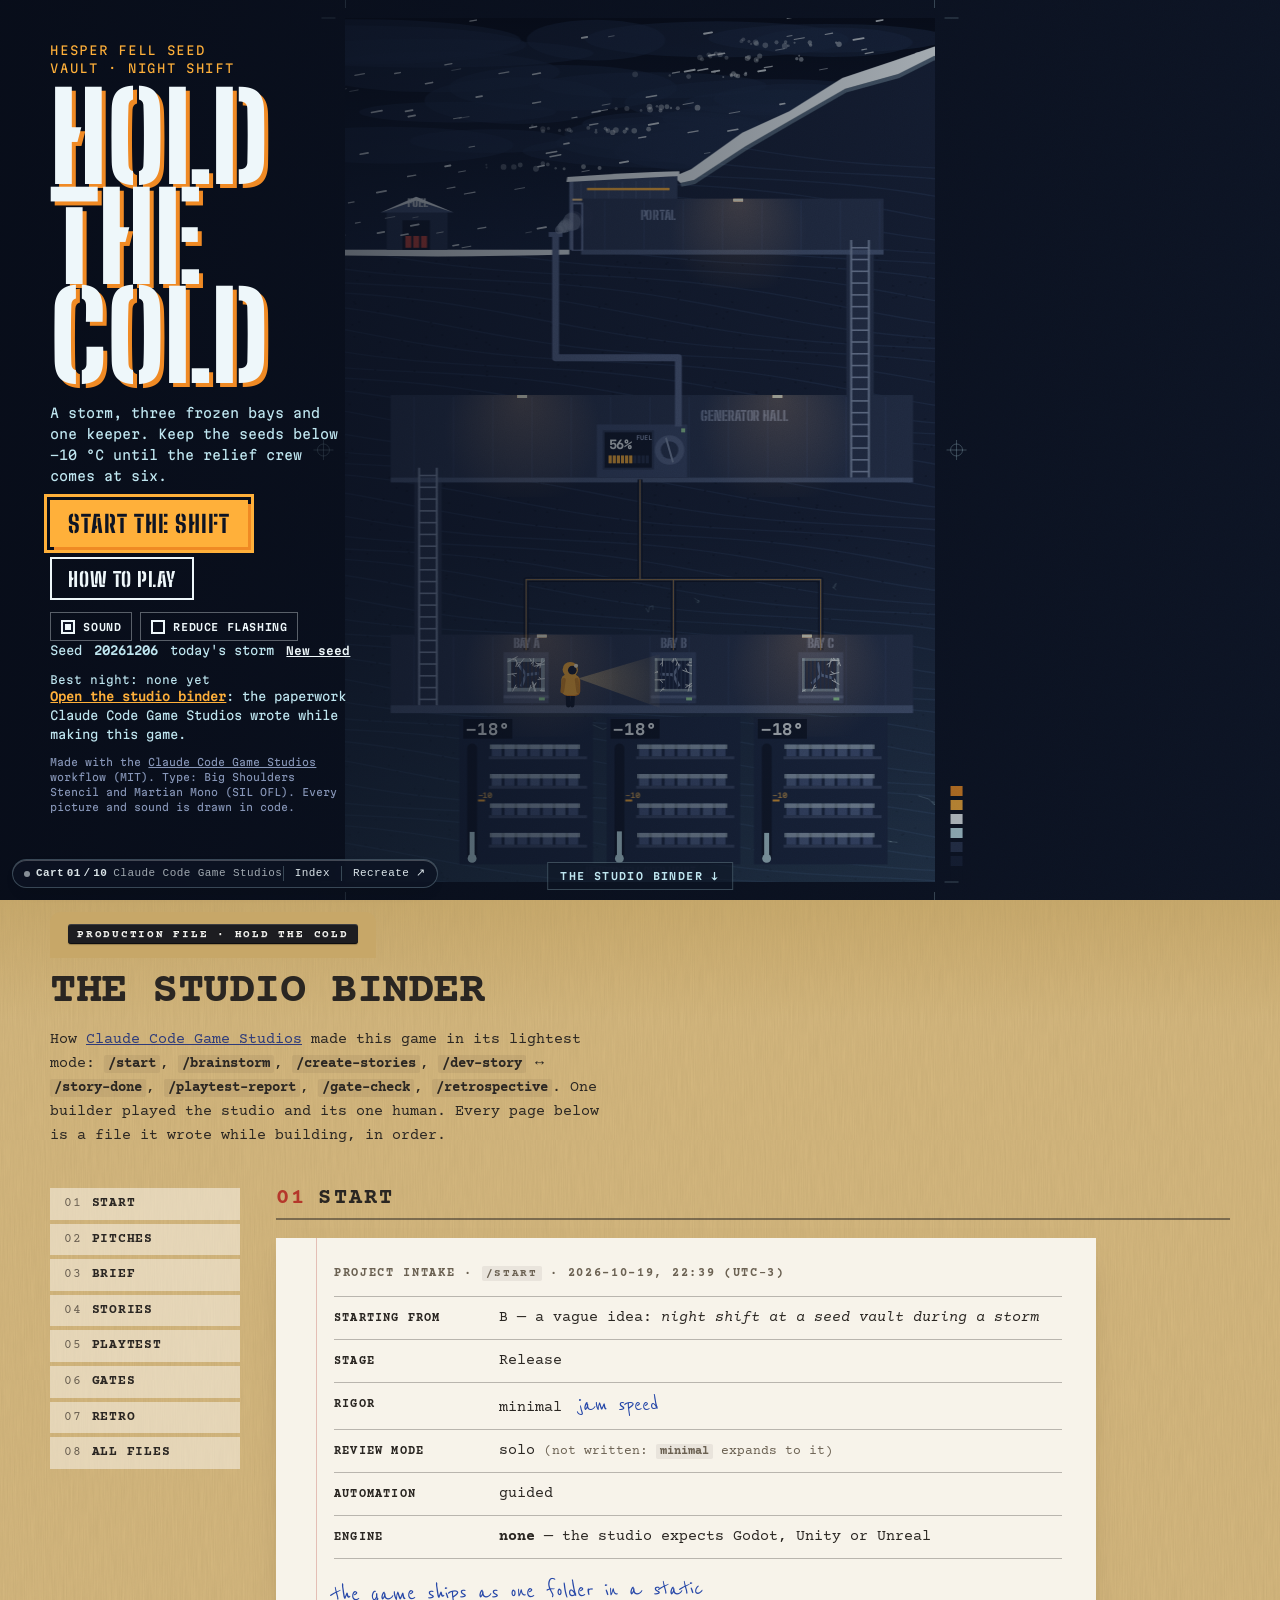
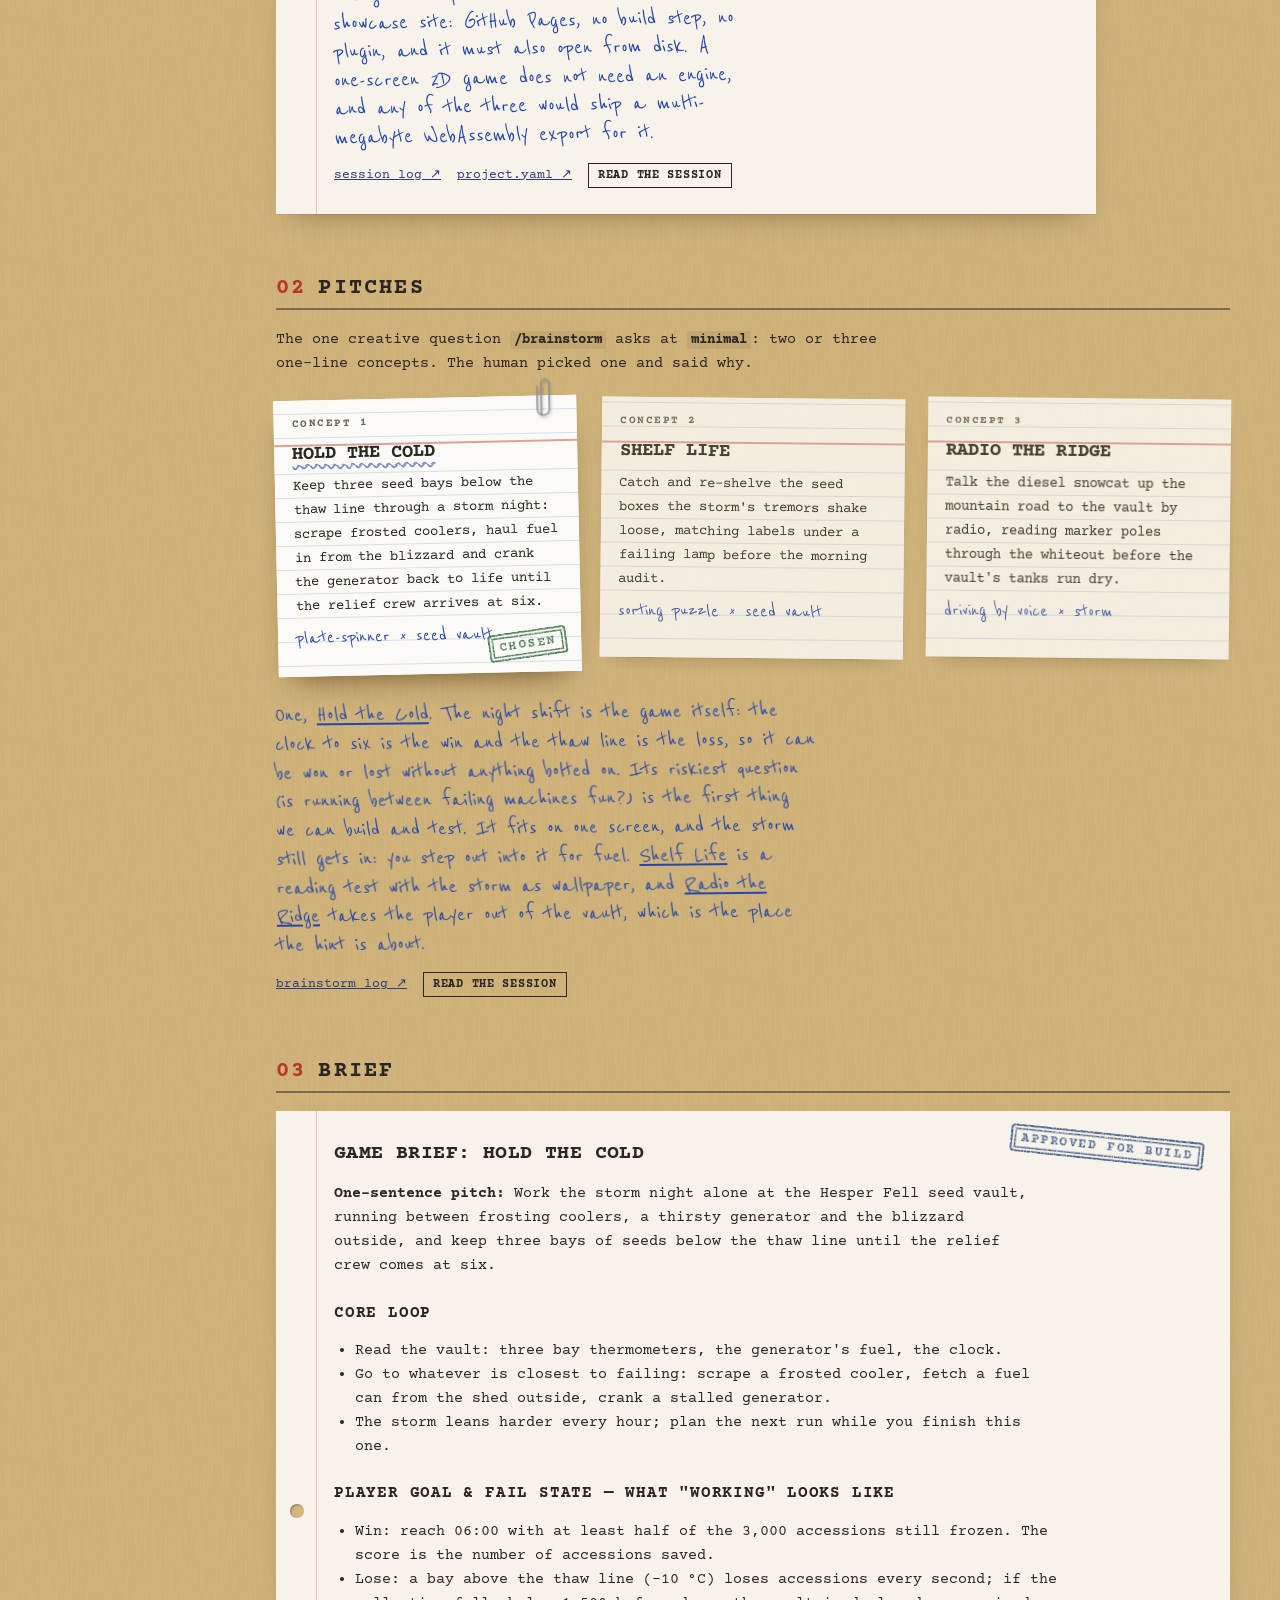
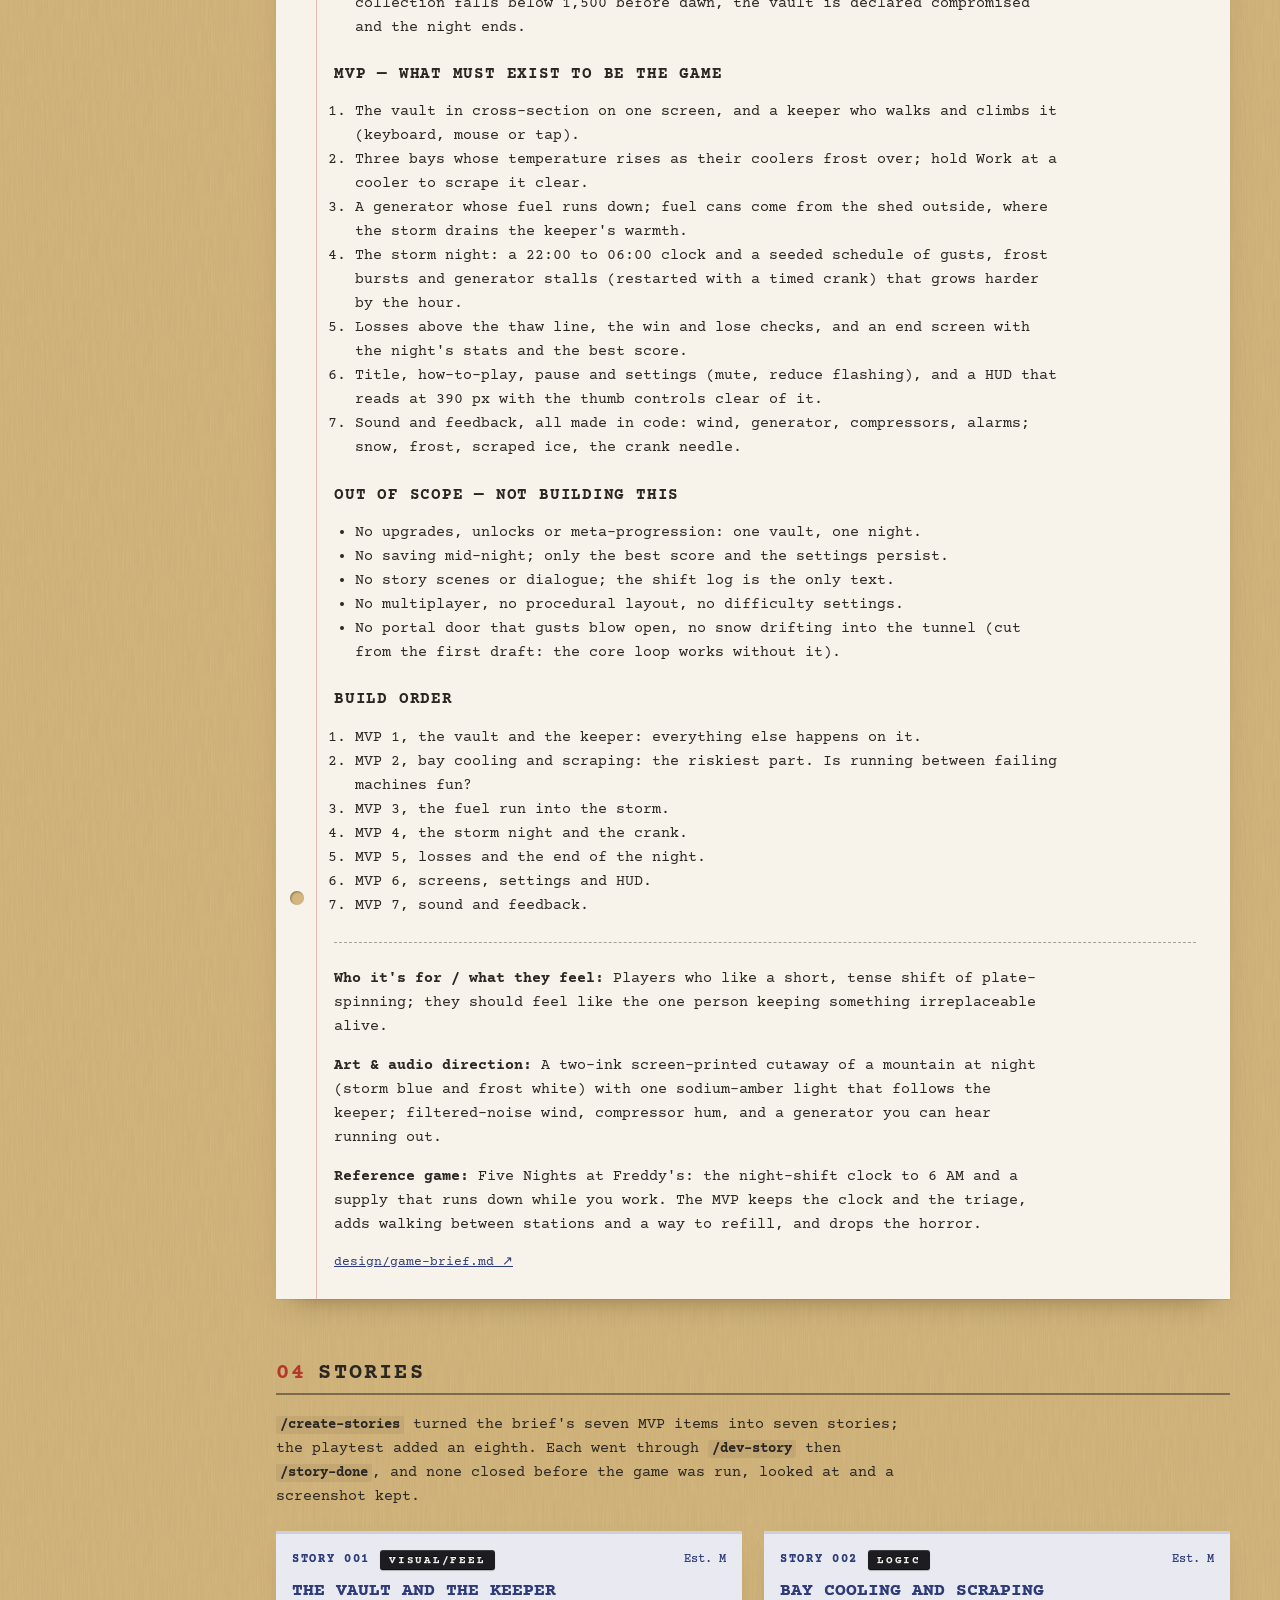
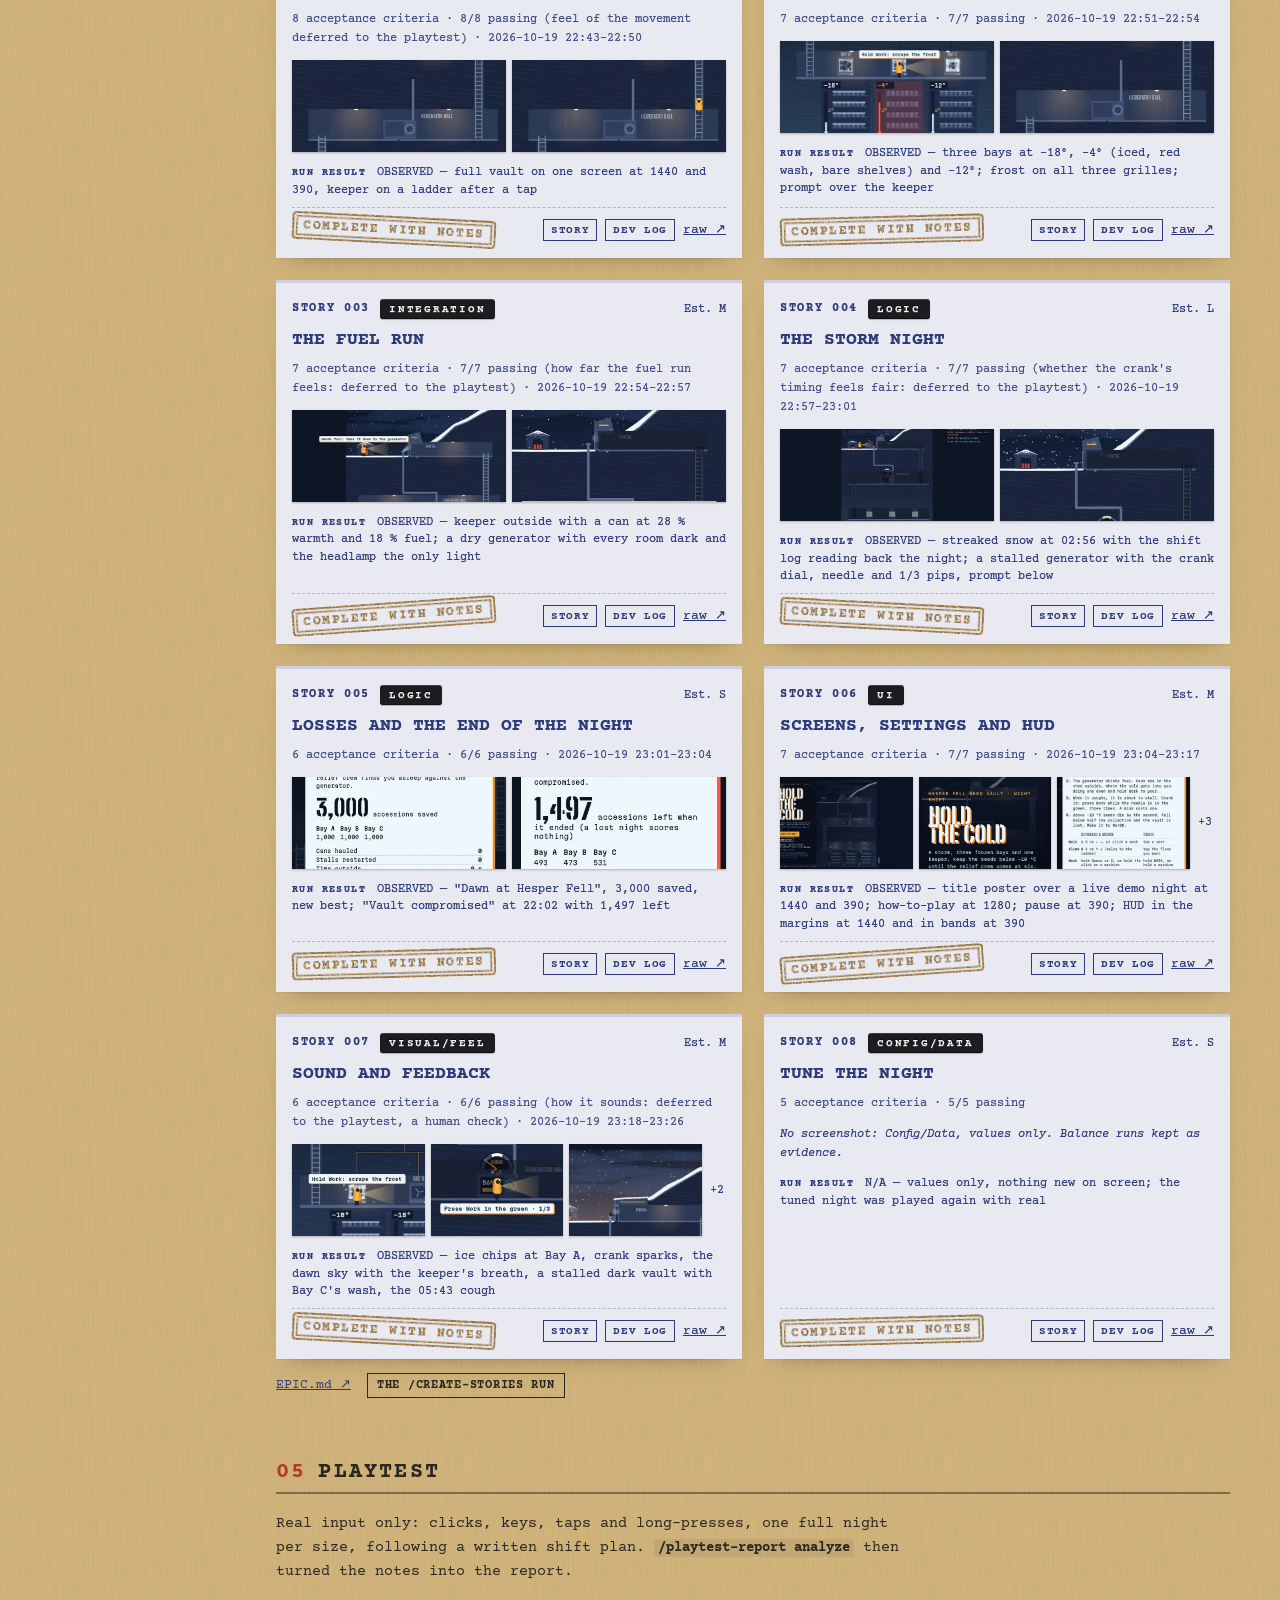
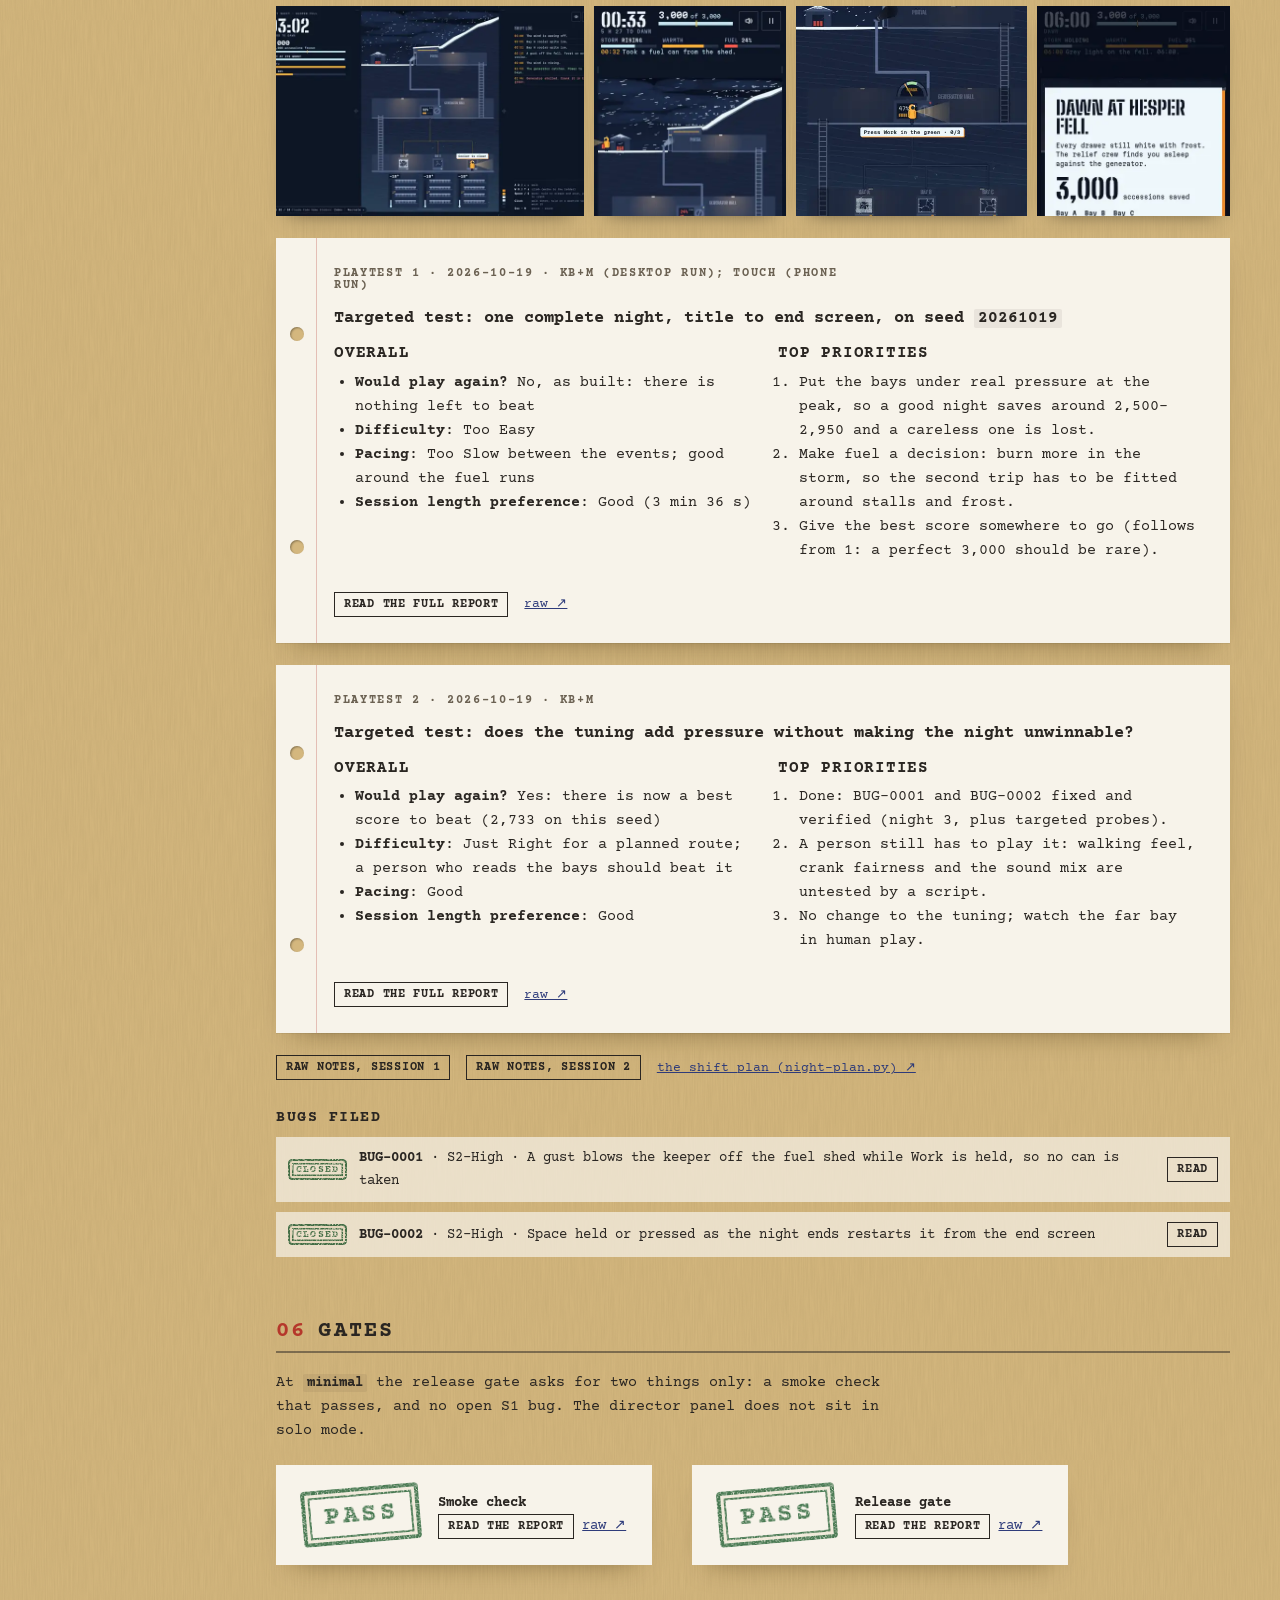
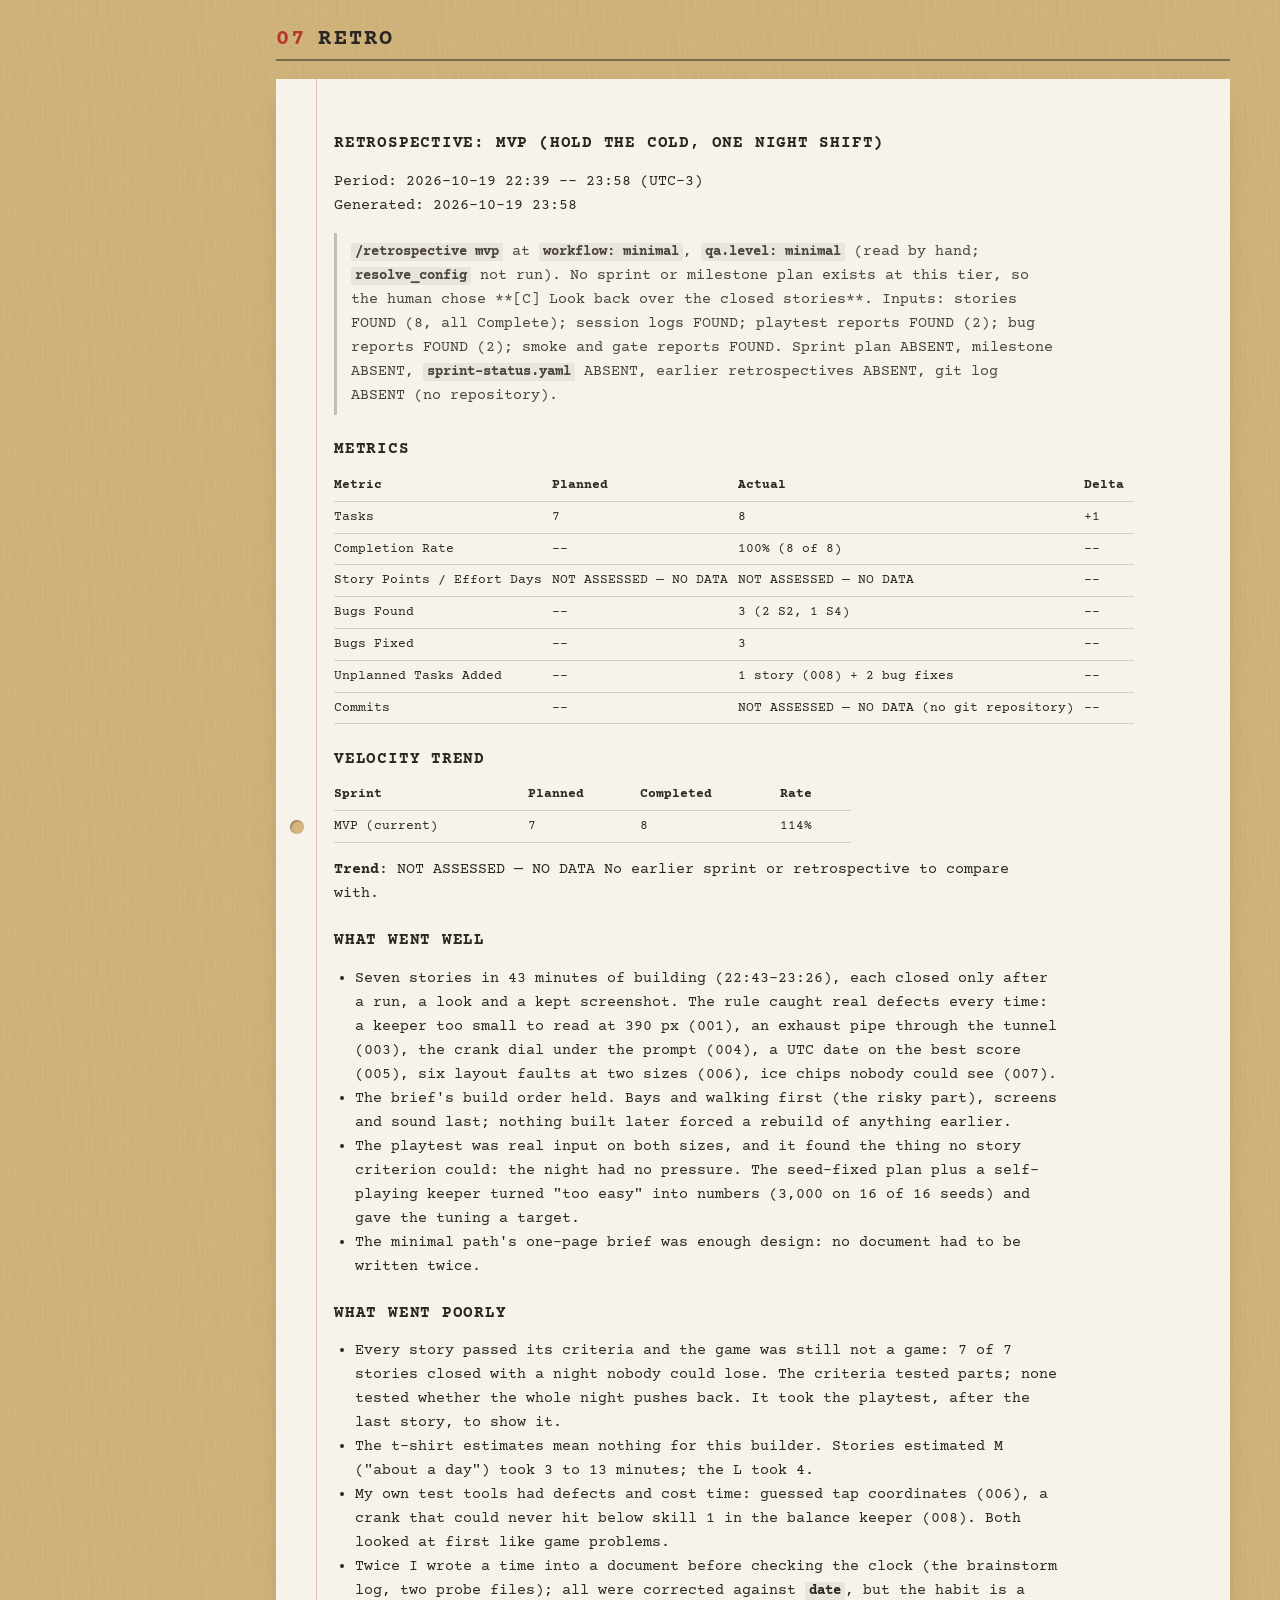
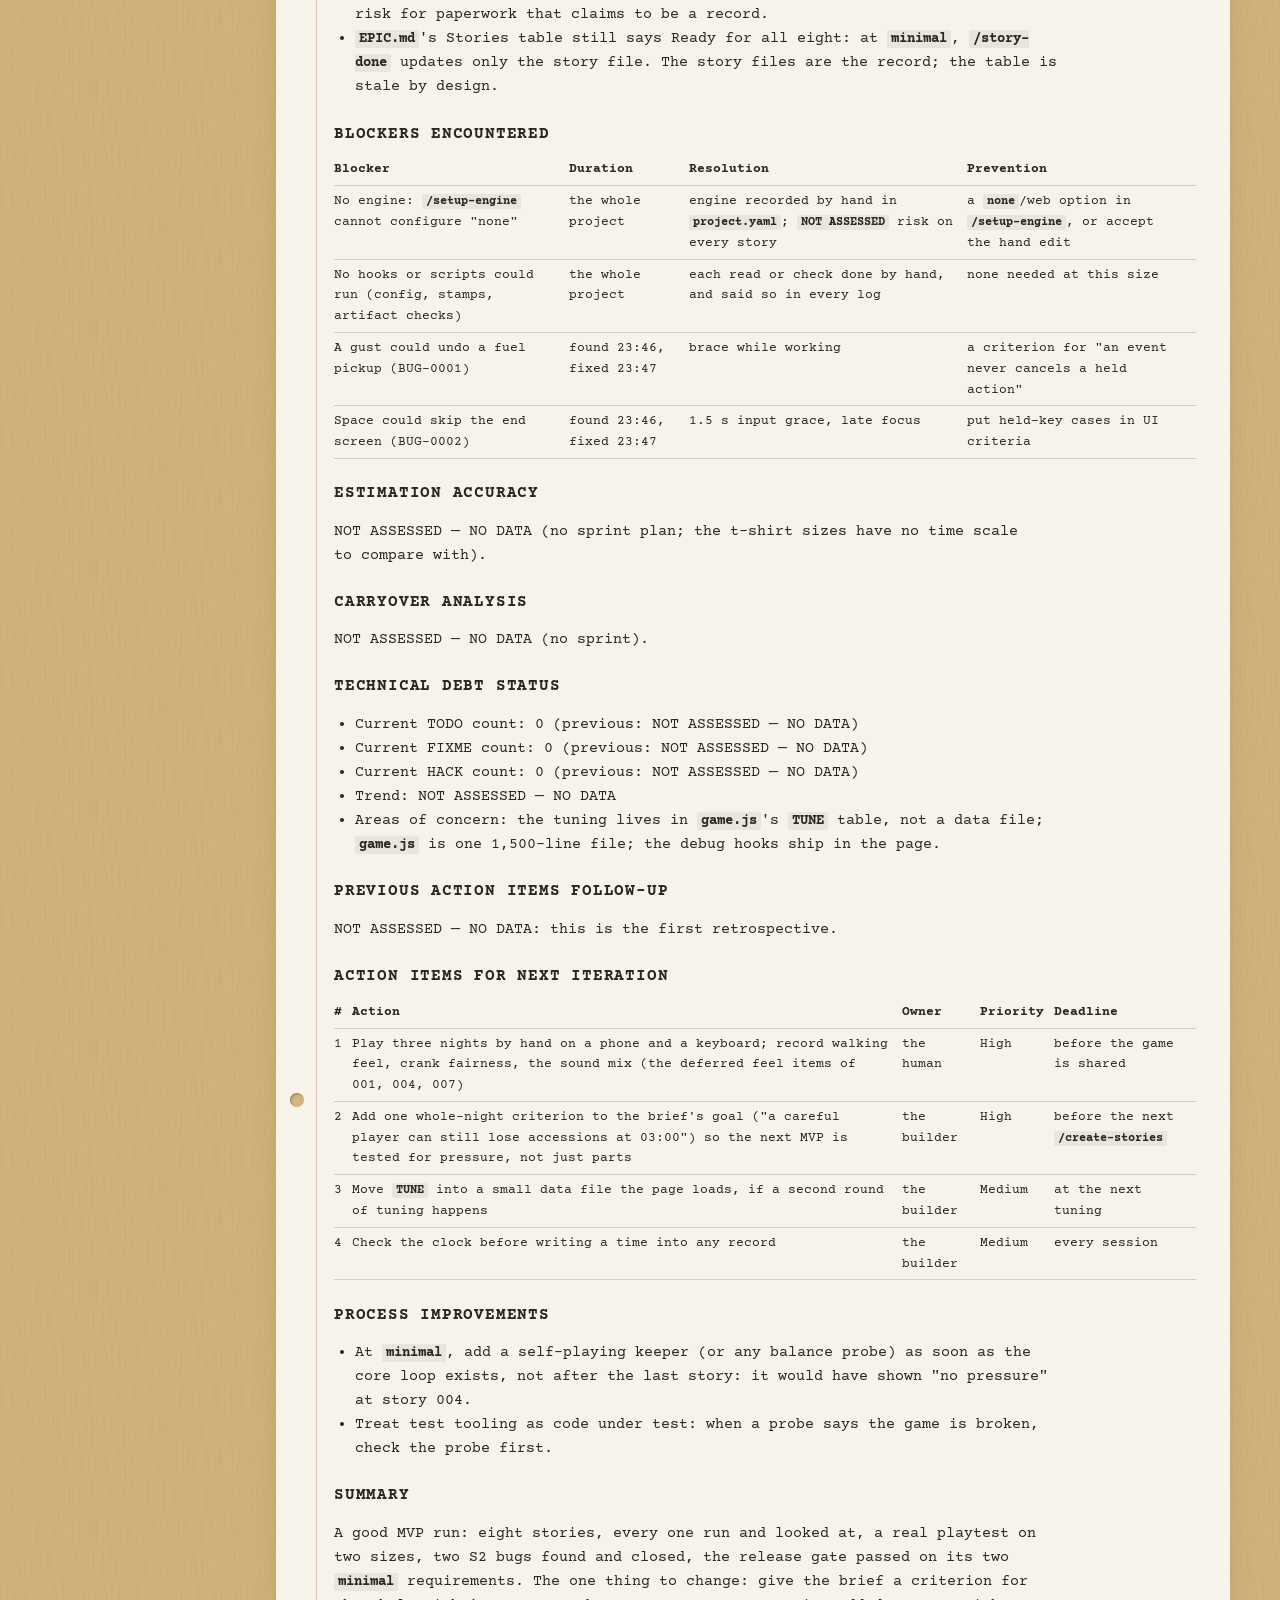
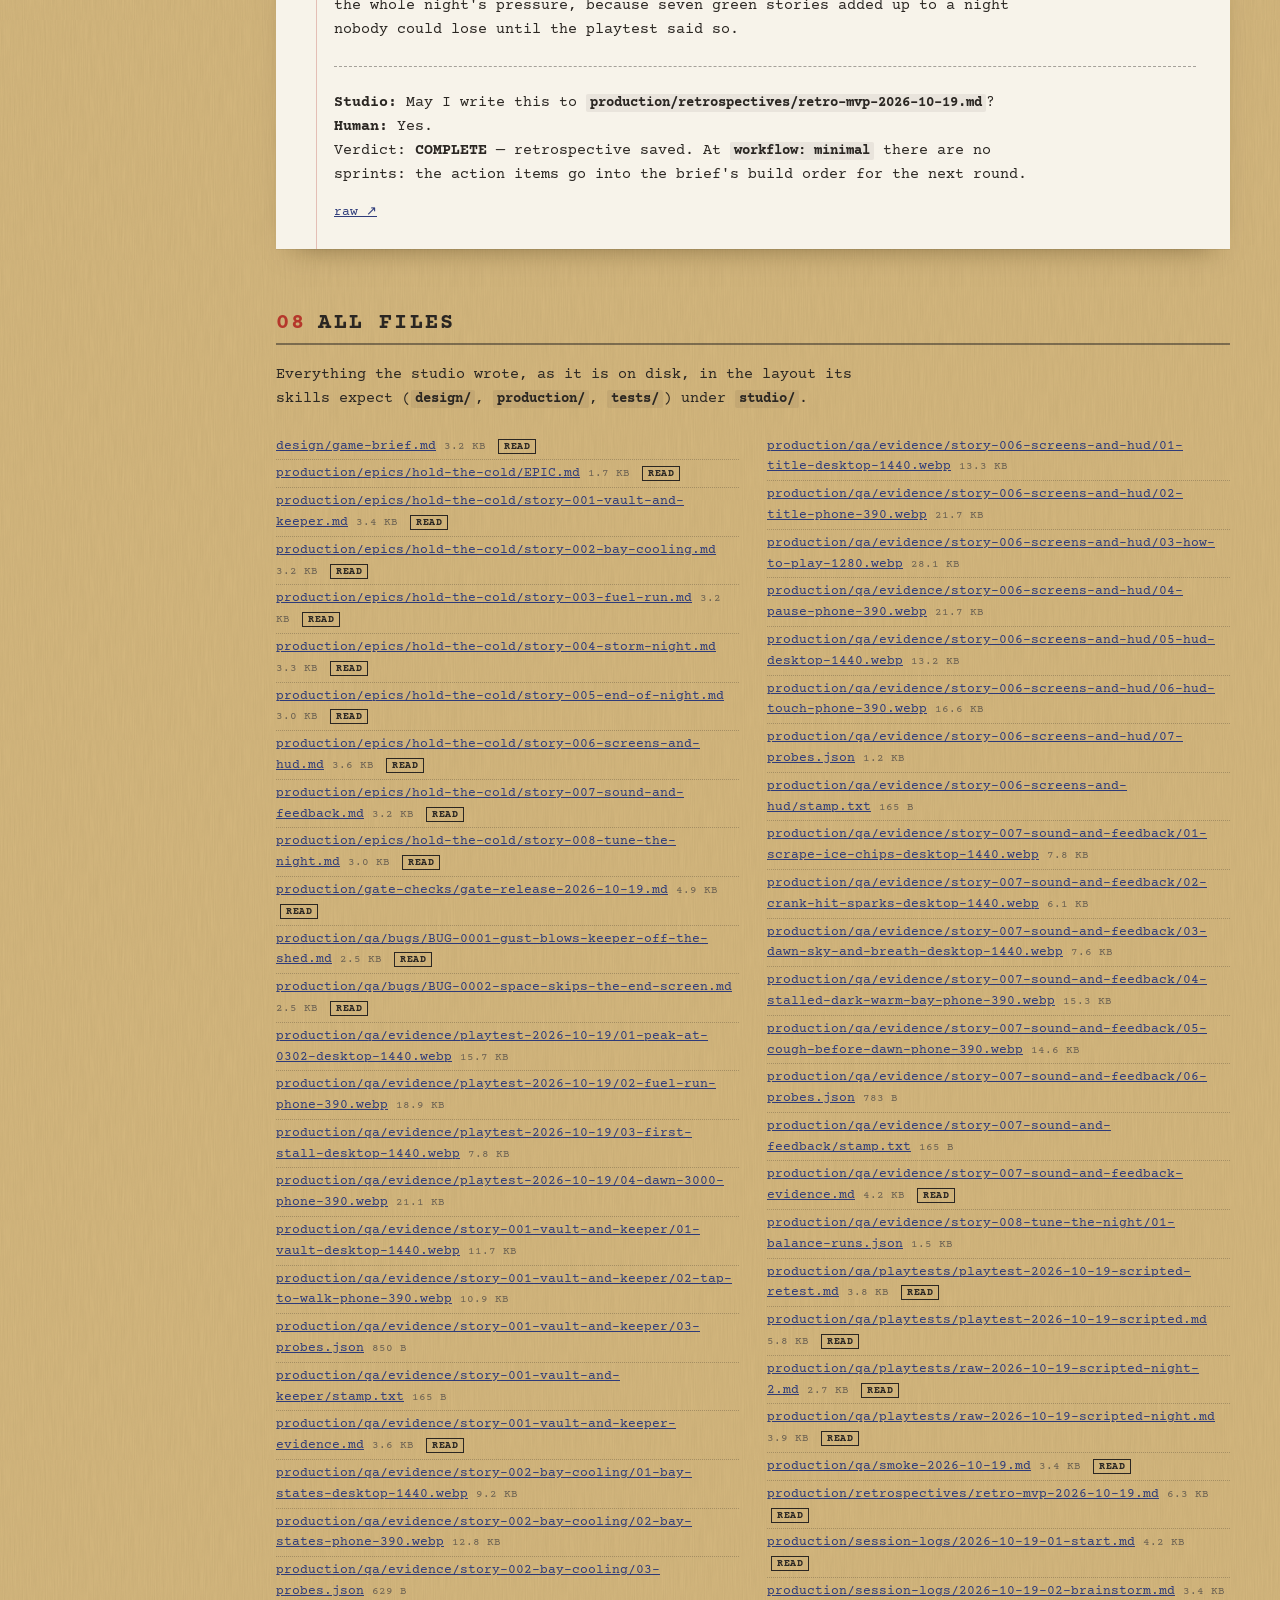
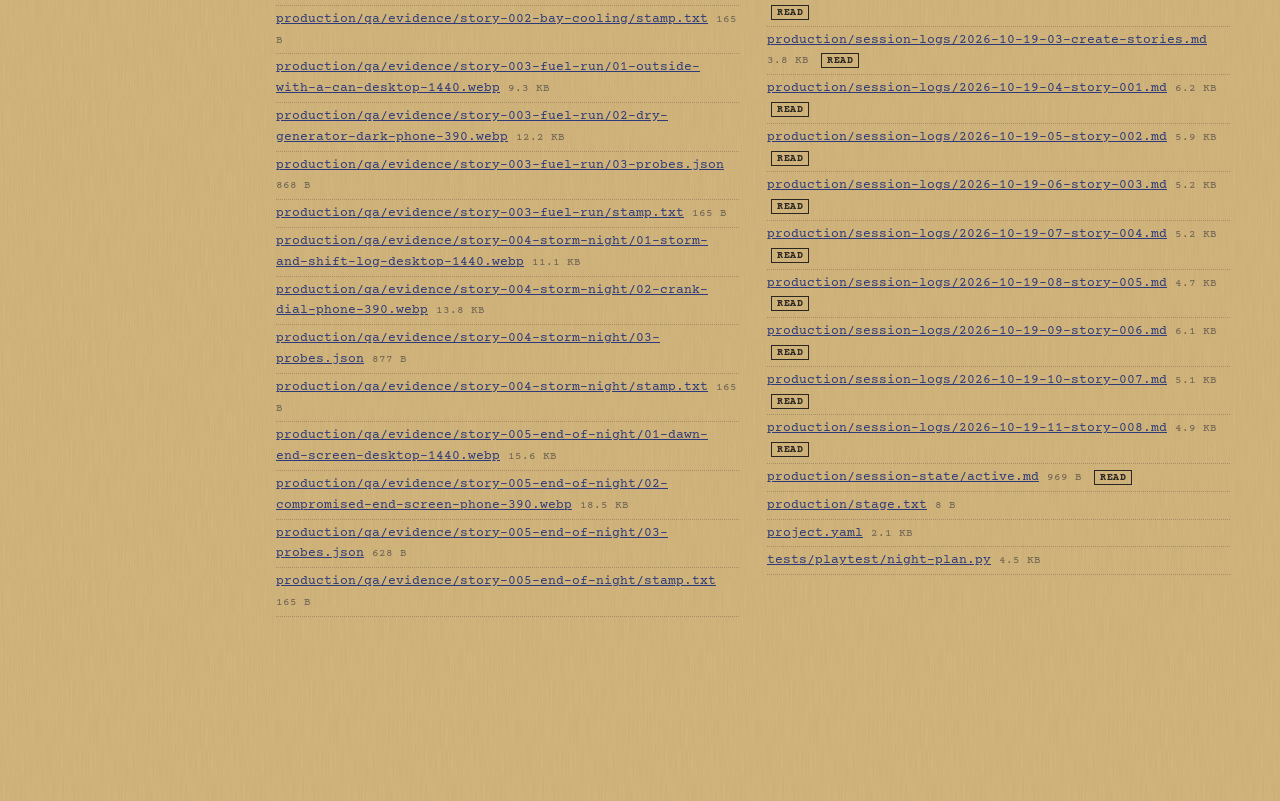
==== showcases/01-claude-code-game-studios/index.html @ 60790a3e "The Cartridge Shelf: ten game-dev tools, ten playable games Ten browser games, each built with one g" ====
<!doctype html>
<html lang="en">
<head>
<meta charset="utf-8">
<meta name="viewport" content="width=device-width, initial-scale=1, viewport-fit=cover">
<title>Hold the Cold</title>
<meta name="description" content="Night shift at the Hesper Fell seed vault. A storm, three frozen bays, one keeper: keep the seeds below the thaw line until six.">
<meta property="og:title" content="Hold the Cold">
<meta property="og:description" content="Night shift at the Hesper Fell seed vault: scrape frozen coolers, haul fuel in from the blizzard and crank the generator until dawn.">
<meta property="og:image" content="../../thumbs/01-claude-code-game-studios.webp">
<meta name="theme-color" content="#0d1424">
<link rel="icon" href="data:image/svg+xml,%3Csvg xmlns='http://www.w3.org/2000/svg' viewBox='0 0 32 32'%3E%3Crect width='32' height='32' rx='6' fill='%230d1424'/%3E%3Crect x='13' y='4' width='6' height='17' rx='3' fill='%23eef7fa'/%3E%3Crect x='15' y='12' width='2' height='10' fill='%23ffb03a'/%3E%3Ccircle cx='16' cy='23' r='5' fill='%23ffb03a'/%3E%3Cpath d='M21 8h4M21 12h3M21 16h4' stroke='%23bfe6f0' stroke-width='1.6'/%3E%3C/svg%3E">
<link rel="preconnect" href="https://fonts.googleapis.com">
<link rel="preconnect" href="https://fonts.gstatic.com" crossorigin>
<link href="https://fonts.googleapis.com/css2?family=Big+Shoulders+Stencil:wght@600;800&family=Martian+Mono:wght@400;600&display=swap" rel="stylesheet">
<link href="https://fonts.googleapis.com/css2?family=Courier+Prime:wght@400;700&family=Reenie+Beanie&display=swap" rel="stylesheet">
<link href="binder.css" rel="stylesheet">
<style>
:root {
  --ink: #0d1424;
  --ink-2: #16203a;
  --rock: #182238;
  --frost: #bfe6f0;
  --snow: #eef7fa;
  --amber: #ffb03a;
  --sodium: #f08a24;
  --alarm: #ff5b4a;
  --go: #9be0a0;
  --display: 'Big Shoulders Stencil', 'Arial Narrow', sans-serif;
  --mono: 'Martian Mono', ui-monospace, monospace;
  --tag-ink: #eef7fa;
  --tag-paper: rgba(13, 20, 36, 0.86);
  --tag-line: rgba(191, 230, 240, 0.28);
  --top: 108px;          /* phone: the HUD band above the vault */
  --bottom: 112px;       /* phone: the thumb band below it */
  --panel: clamp(190px, calc((100vw - 68.2svh) / 2 - 56px), 330px);
}
* { box-sizing: border-box; }
html, body { margin: 0; background: var(--ink); color: var(--snow); }
body { font-family: var(--mono); font-size: 13px; -webkit-tap-highlight-color: transparent; }
html.locked, html.locked body { overflow: hidden; overscroll-behavior: none; }
button { font: inherit; color: inherit; }
:focus-visible { outline: 3px solid var(--amber); outline-offset: 3px; }
.sr-only { position: absolute; width: 1px; height: 1px; overflow: hidden; clip: rect(0 0 0 0); white-space: nowrap; }

/* ------------------------------------------------------------ the game section */
.game { position: relative; height: 100vh; height: 100svh; min-height: 560px; overflow: hidden; background: var(--ink); isolation: isolate; }
.game canvas { position: absolute; inset: 0; width: 100%; height: 100%; display: block; touch-action: none; }
.field { position: absolute; left: 8px; right: 8px; top: var(--top); bottom: var(--bottom); pointer-events: none; }
.game::after { content: ''; position: absolute; inset: 0; pointer-events: none; opacity: .13; mix-blend-mode: overlay; z-index: 1;
  background-image: url("data:image/svg+xml,%3Csvg xmlns='http://www.w3.org/2000/svg' width='180' height='180'%3E%3Cfilter id='n'%3E%3CfeTurbulence type='fractalNoise' baseFrequency='.85' numOctaves='2' stitchTiles='stitch'/%3E%3CfeColorMatrix values='0 0 0 0 1 0 0 0 0 1 0 0 0 0 1 0 0 0 .9 0'/%3E%3C/filter%3E%3Crect width='100%25' height='100%25' filter='url(%23n)'/%3E%3C/svg%3E"); }

.prompt { position: absolute; left: 0; top: 0; pointer-events: none; white-space: nowrap; z-index: 3;
  font: 600 11px/1 var(--mono); letter-spacing: .02em; color: var(--ink); background: var(--snow);
  padding: 6px 8px 5px; border-radius: 3px; box-shadow: 2px 2px 0 var(--sodium); }

/* HUD: a top band on phones, two side panels on wide screens */
.hud { position: absolute; z-index: 2; }
.hud-main { left: 0; right: 0; top: 0; height: var(--top); padding: 10px 12px 0 14px;
  display: grid; grid-template-columns: auto 1fr; grid-template-rows: auto auto; column-gap: 14px; row-gap: 6px; align-content: start;
  background: linear-gradient(var(--ink) 70%, rgba(13,20,36,0)); pointer-events: none; }
.kicker { display: none; margin: 0; font: 600 10px/1.3 var(--mono); letter-spacing: .14em; text-transform: uppercase; color: #8796b8; }
.clock { font: 800 40px/0.9 var(--display); color: var(--snow); letter-spacing: .01em; font-variant-numeric: tabular-nums; align-self: start; }
.clock small { display: block; font: 600 9px/1.4 var(--mono); letter-spacing: .12em; color: #8796b8; text-transform: uppercase; }
.coll-wrap { padding-right: 96px; min-width: 0; }
.coll { font: 400 11px/1.2 var(--mono); color: var(--frost); white-space: nowrap; overflow: hidden; text-overflow: ellipsis; }
.coll b { display: inline-block; font: 600 17px/1 var(--mono); color: var(--snow); margin-right: .3em; font-variant-numeric: tabular-nums; }
.coll .long { display: none; }
.coll-bar { --v: 1; position: relative; height: 7px; background: #26324c; margin-top: 5px; }
.coll-bar i { position: absolute; inset: 0; transform-origin: left; transform: scaleX(var(--v)); background: var(--frost); }
.coll-bar.low i { background: var(--alarm); }
.coll-bar em { position: absolute; left: 50%; top: -3px; bottom: -3px; width: 2px; background: var(--amber); }
.meters { display: flex; gap: 12px; grid-column: 1 / -1; }
.meter { --v: 1; display: grid; gap: 4px; flex: 1; min-width: 0; font: 600 9px/1 var(--mono); text-transform: uppercase; letter-spacing: .08em; color: #8796b8; }
.meter span { white-space: nowrap; overflow: hidden; text-overflow: ellipsis; }
.meter i { height: 6px; background: #26324c; position: relative; display: block; }
.meter i::after { content: ''; position: absolute; inset: 0; transform-origin: left; transform: scaleX(var(--v)); background: var(--amber); }
.meter.low i::after { background: var(--alarm); }
.meter.storm i::after { background: var(--frost); }
.meter b { color: var(--snow); font-weight: 600; }

.hud-side { right: 10px; top: 10px; pointer-events: none; }
.hud-buttons { display: flex; gap: 6px; justify-content: flex-end; pointer-events: auto; }
.icon-btn { width: 40px; height: 40px; display: grid; place-items: center; border: 1px solid rgba(191,230,240,.3); background: rgba(13,20,36,.6);
  border-radius: 4px; cursor: pointer; padding: 0; }
.icon-btn svg { width: 18px; height: 18px; fill: none; stroke: var(--snow); stroke-width: 2; stroke-linecap: round; stroke-linejoin: round; }
.icon-btn[aria-pressed="true"] .wave { display: none; }
.icon-btn[aria-pressed="false"] .cross { display: none; }
.log-title, .keys-card { display: none; }
.log { margin: 0; padding: 0; list-style: none; font: 400 11px/1.45 var(--mono); color: var(--frost); }
.hud-side .log { display: none; }
.log li { padding: 4px 0; border-bottom: 1px solid rgba(191,230,240,.12); }
.log li:first-child { color: var(--snow); }
.log time { color: var(--amber); margin-right: .45em; }
.log .ev-stall, .log .ev-dry, .log .ev-collapse, .log .ev-thaw, .log .ev-lost { color: #ff9a8e; }
.log .ev-restart, .log .ev-cold, .log .ev-dawn { color: var(--go); }
/* phones: the log is one ticker line under the HUD */
.ticker { position: absolute; z-index: 2; left: 14px; right: 14px; top: calc(var(--top) - 22px); margin: 0; pointer-events: none;
  font: 400 11px/1.3 var(--mono); color: var(--frost); white-space: nowrap; overflow: hidden; text-overflow: ellipsis; }
.ticker time { color: var(--amber); margin-right: .45em; }

.touchbar { position: absolute; z-index: 2; left: 0; right: 0; bottom: 0; height: var(--bottom);
  display: none; align-items: center; justify-content: flex-end; gap: 12px; padding: 0 14px calc(6px + env(safe-area-inset-bottom)) 168px; }
@media (any-pointer: coarse) { .touchbar { display: flex; } }
.touch-hint { margin: 0; flex: 1; font: 400 10px/1.5 var(--mono); color: #8796b8; text-align: right; white-space: nowrap; }
.work-btn { width: 92px; height: 92px; border-radius: 50%; border: 0; background: var(--amber); color: var(--ink); cursor: pointer;
  font: 800 22px/1 var(--display); letter-spacing: .06em; box-shadow: 4px 4px 0 var(--sodium), inset 0 0 0 3px rgba(13,20,36,.25);
  touch-action: none; user-select: none; -webkit-user-select: none; flex: none; }
.work-btn.held { transform: translate(2px, 2px); box-shadow: 2px 2px 0 var(--sodium), inset 0 0 0 3px rgba(13,20,36,.25); }
.work-btn small { display: block; font: 600 8px/1.2 var(--mono); letter-spacing: .1em; }

@media (min-aspect-ratio: 5/4) {
  .field { left: 0; right: 0; top: 18px; bottom: 18px; }
  .hud-main { left: 28px; right: auto; top: 26px; height: auto; width: var(--panel); background: none; padding: 0;
    display: flex; flex-direction: column; gap: 12px; }
  .kicker { display: block; }
  .clock { font-size: clamp(48px, 6vw, 76px); }
  .clock small { font-size: 10px; }
  .coll-wrap { padding: 0; } .coll .long { display: inline; }
  .coll { white-space: normal; } .coll b { display: block; font-size: 26px; margin-bottom: 2px; }
  .meters { flex-direction: column; gap: 10px; }
  .meter { font-size: 10px; } .meter i { height: 8px; }
  .hud-side { right: 28px; top: 26px; bottom: 26px; width: var(--panel); display: flex; flex-direction: column; gap: 12px; }
  .hud-side .log { display: block; overflow: hidden; flex: 0 1 auto; }
  .log-title { display: block; margin: 8px 0 0; font: 800 18px/1 var(--display); letter-spacing: .06em; text-transform: uppercase; color: #8796b8; }
  .keys-card { display: grid; grid-template-columns: auto 1fr; gap: 4px 10px; margin: auto 0 0; padding: 12px 0 0;
    border-top: 1px solid rgba(191,230,240,.15); font: 400 10px/1.4 var(--mono); color: #8796b8; }
  .keys-card dt { color: var(--snow); font-weight: 600; }
  .keys-card dd { margin: 0; }
  .ticker { display: none; }
  .touchbar { left: auto; width: 140px; right: 20px; height: 140px; padding: 0; justify-content: center; }
  .touch-hint { display: none; }
}
@media not (any-pointer: coarse) { :root { --bottom: 24px; } }
/* the title is a poster: the demo night's HUD stays out of it */
.game.is-title .hud, .game.is-title .ticker, .game.is-title .touchbar { visibility: hidden; }

/* ------------------------------------------------------------ screens */
.screen { position: absolute; inset: 0; z-index: 20; display: grid; place-items: center; padding: 16px; background: rgba(7,12,24,.74); overflow-y: auto; }
.screen[hidden] { display: none; }
.card { background: var(--snow); color: var(--ink); width: 100%; max-width: 440px; padding: 22px 22px 18px; box-shadow: 6px 6px 0 var(--sodium); }
.card h2 { font: 800 40px/0.95 var(--display); margin: 0 0 10px; text-transform: uppercase; text-wrap: balance; }
.card p { font: 400 12px/1.55 var(--mono); margin: 0 0 12px; }
.btn-row { display: flex; flex-wrap: wrap; gap: 10px; margin: 14px 0 0; }
.btn { font: 800 20px/1 var(--display); text-transform: uppercase; letter-spacing: .04em; background: var(--ink); color: var(--snow);
  border: 0; padding: 12px 18px 11px; cursor: pointer; }
.btn.ghost { background: transparent; color: var(--ink); box-shadow: inset 0 0 0 2px var(--ink); }
.btn.primary { background: var(--ink); box-shadow: 3px 3px 0 var(--amber); }
.btn:hover { filter: brightness(1.15); }
.toggles { display: flex; flex-wrap: wrap; gap: 8px; margin: 12px 0 0; }
.toggle { display: inline-flex; align-items: center; gap: 8px; border: 1px solid rgba(13,20,36,.35); background: transparent; padding: 7px 10px 6px;
  font: 600 10px/1 var(--mono); letter-spacing: .06em; text-transform: uppercase; cursor: pointer; color: var(--ink); }
.toggle::before { content: ''; width: 10px; height: 10px; border: 2px solid var(--ink); }
.toggle[aria-pressed="true"]::before { background: var(--ink); box-shadow: inset 0 0 0 2px var(--snow); }
.fine { font: 400 10px/1.5 var(--mono) !important; color: #4a5a7a; margin: 12px 0 0 !important; }
.fine a { color: inherit; }
.seedline { display: flex; flex-wrap: wrap; align-items: baseline; gap: 6px 12px; font: 400 11px/1.4 var(--mono); margin: 14px 0 0; }
.seedline b { font-weight: 600; }
.linkish { background: none; border: 0; padding: 0; text-decoration: underline; cursor: pointer; font: 600 11px/1.4 var(--mono); color: var(--ink); }

/* the title: a printed poster over the vault running on its own */
.title { background: linear-gradient(90deg, rgba(7,12,24,.86), rgba(7,12,24,.35) 70%, rgba(7,12,24,.1)); place-items: end start; }
.title .card { max-width: 470px; background: transparent; color: var(--snow); box-shadow: none; padding: 8px 8px 8px 12px; }
.title h1 { margin: 0; font: 800 clamp(64px, 17vw, 132px)/0.82 var(--display); text-transform: uppercase; letter-spacing: -.005em;
  color: var(--snow); text-shadow: 4px 4px 0 var(--sodium); }
.title .kicker { display: block; color: var(--amber); margin: 0 0 10px; text-wrap: balance; }
.nw { white-space: nowrap; }
.title .hook { font: 400 13px/1.6 var(--mono); margin: 16px 0 0; max-width: 34em; color: var(--frost); }
.title .btn.primary { background: var(--amber); color: var(--ink); box-shadow: 4px 4px 0 var(--sodium); font-size: 24px; }
.title .btn.ghost { color: var(--snow); box-shadow: inset 0 0 0 2px var(--snow); }
.title .toggle { color: var(--snow); border-color: rgba(238,247,250,.35); }
.title .toggle::before { border-color: var(--snow); }
.title .toggle[aria-pressed="true"]::before { background: var(--snow); box-shadow: inset 0 0 0 2px var(--ink); }
.title .seedline { color: var(--frost); } .title .linkish { color: var(--snow); }
.title .fine { color: #8796b8; }
.title .best { font: 400 11px/1.4 var(--mono); color: var(--frost); margin: 6px 0 0; }
@media (min-aspect-ratio: 5/4) {
  .title { place-items: center start; padding: 16px 16px 60px max(24px, 3vw); }
  .title .card { max-width: max(320px, calc((100vw - 68.2svh) / 2 - 3vw - 36px)); }
  .title h1 { font-size: clamp(56px, min(9.5vw, 14svh), 132px); }
}
@media (max-aspect-ratio: 5/4) { .title { background: linear-gradient(0deg, rgba(7,12,24,.95) 45%, rgba(7,12,24,.25)); padding-bottom: 60px; } }

.rules { margin: 0 0 12px; padding: 0 0 0 1.3em; font: 400 12px/1.55 var(--mono); }
.rules li { margin: 0 0 6px; } .rules li::marker { font-weight: 600; }
.controls { width: 100%; border-collapse: collapse; font: 400 11px/1.4 var(--mono); }
.controls th, .controls td { text-align: left; padding: 5px 6px 5px 0; border-bottom: 1px dashed rgba(13,20,36,.25); vertical-align: top; }
.controls th { font-weight: 600; white-space: nowrap; }
.controls thead th { font: 800 14px/1 var(--display); text-transform: uppercase; letter-spacing: .05em; color: #4a5a7a; }
.pause .card h2 small { display: block; font: 600 12px/1.4 var(--mono); letter-spacing: .1em; color: #4a5a7a; }

/* the end of the night */
.end-card .end-line { margin: 0 0 14px; }
.end-score { margin: 0 0 12px !important; } .end-score b { font: 800 56px/1 var(--display); }
.end-bays, .end-stats { list-style: none; margin: 0 0 12px; padding: 0; font: 400 12px/1.6 var(--mono); }
.end-bays { display: flex; gap: 16px; } .end-bays li { display: grid; } .end-bays b { font-weight: 600; }
.end-stats li { display: flex; justify-content: space-between; border-bottom: 1px dashed rgba(13,20,36,.25); }
.end-best { font: 400 11px/1.4 var(--mono) !important; margin: 0 !important; }
.end.lost .card { box-shadow: 6px 6px 0 var(--alarm); }

.binder-cue { font: 400 11px/1.5 var(--mono); color: var(--frost); margin: 10px 0 0; }
.binder-cue a { color: var(--amber); font-weight: 600; }
.binder-cue.dark { color: #4a5a7a; } .binder-cue.dark a { color: var(--ink); }
.card .binder-cue.dark { margin: 14px 0 0; }        /* clear of the button row on the pause and end cards */
.scroll-cue { position: absolute; z-index: 21; left: 50%; bottom: 10px; transform: translateX(-50%); display: none;
  font: 600 10px/1 var(--mono); letter-spacing: .14em; text-transform: uppercase; color: var(--frost); text-decoration: none;
  padding: 8px 12px; border: 1px solid rgba(191,230,240,.25); background: rgba(13,20,36,.6); }
.scroll-cue:hover { color: var(--snow); border-color: var(--frost); }
@media (min-aspect-ratio: 5/4) { .game.is-title .scroll-cue { display: block; } }
/* inside the index's live preview: a quiet poster, no controls */
html.embedded .title .btn-row, html.embedded .title .toggles, html.embedded .title .seedline, html.embedded .title .fine,
html.embedded .title .best, html.embedded .hud-side, html.embedded .touchbar, html.embedded .binder-cue, html.embedded .scroll-cue,
html.embedded .binder { display: none !important; }
html.embedded .game { min-height: 0; }
@media (prefers-reduced-motion: reduce) { .work-btn.held { transform: none; } }
</style>
</head>
<body>
<main>
  <section class="game" id="game" aria-label="Hold the Cold, the game">
    <canvas id="view" role="img" aria-label="Cutaway of the Hesper Fell seed vault: the fuel shed outside, the portal tunnel, the generator hall and three seed bays"></canvas>
    <div class="field" id="field"></div>
    <div id="prompt" class="prompt" hidden></div>

    <header class="hud hud-main" aria-hidden="true">
      <p class="kicker">Night shift · Hesper Fell</p>
      <div class="clock"><span id="clock">22:00</span><small id="clock-sub">shift begins</small></div>
      <div class="coll-wrap">
        <div class="coll"><b id="coll">3,000</b><span>of 3,000<span class="long"> accessions frozen</span></span></div>
        <div class="coll-bar" id="m-coll" title="Below the amber line the vault is lost"><i></i><em></em></div>
      </div>
      <div class="meters">
        <div class="meter storm" id="m-storm"><span>Storm <b id="storm-word">rising</b></span><i></i></div>
        <div class="meter" id="m-warm"><span>Warmth</span><i></i></div>
        <div class="meter" id="m-fuel"><span>Fuel <b id="fuel-pct">58%</b></span><i></i></div>
      </div>
    </header>
    <p class="ticker" id="ticker" aria-hidden="true"></p>

    <aside class="hud hud-side">
      <div class="hud-buttons">
        <button type="button" class="icon-btn" id="btn-mute" aria-label="Sound (M)" aria-pressed="false">
          <svg viewBox="0 0 24 24" aria-hidden="true"><path d="M4 9h4l5-4v14l-5-4H4z"/><path class="wave" d="M16 9a4 4 0 0 1 0 6M18.5 6.5a7.5 7.5 0 0 1 0 11"/><path class="cross" d="M16 9l5 6M21 9l-5 6"/></svg>
        </button>
        <button type="button" class="icon-btn" id="btn-pause" aria-label="Pause (Esc)">
          <svg viewBox="0 0 24 24" aria-hidden="true"><path d="M8 5v14M16 5v14"/></svg>
        </button>
      </div>
      <h2 class="log-title">Shift log</h2>
      <ol class="log" id="log" aria-label="Shift log"></ol>
      <dl class="keys-card">
        <dt>A D / ← →</dt><dd>walk</dd>
        <dt>W S / ↑ ↓</dt><dd>climb (walks to the ladder)</dd>
        <dt>Space / E</dt><dd>work: hold to scrape and pour, press to crank</dd>
        <dt>Click</dt><dd>walk there; hold on a machine to work it</dd>
        <dt>Esc · M</dt><dd>pause · sound</dd>
      </dl>
    </aside>

    <div class="touchbar" id="touchbar">
      <p class="touch-hint">tap: walk<br>hold: work</p>
      <button type="button" class="work-btn" id="btn-work" aria-label="Work: hold to scrape or pour, tap to crank">WORK<small>hold</small></button>
    </div>

    <!-- title -->
    <div class="screen title" id="scr-title" role="dialog" aria-labelledby="title-h" aria-describedby="title-hook">
      <div class="card">
        <p class="kicker">Hesper Fell Seed Vault · <span class="nw">night shift</span></p>
        <h1 id="title-h">Hold<br>the Cold</h1>
        <p class="hook" id="title-hook">A storm, three frozen bays and one keeper. Keep the seeds below <span class="nw">−10&nbsp;°C</span> until the relief crew comes at six.</p>
        <div class="btn-row">
          <button type="button" class="btn primary" id="btn-play">Start the shift</button>
          <button type="button" class="btn ghost" data-open="how">How to play</button>
        </div>
        <div class="toggles">
          <button type="button" class="toggle" data-setting="sound" aria-pressed="true">Sound</button>
          <button type="button" class="toggle" data-setting="lowFx" aria-pressed="false">Reduce flashing</button>
        </div>
        <p class="seedline">Seed <b id="seed-title">—</b> <span id="seed-kind">today's storm</span> <button type="button" class="linkish" id="btn-newseed">New seed</button></p>
        <p class="best" id="best-title">Best night: none yet</p>
        <p class="binder-cue"><a href="#binder" data-open-binder>Open the studio binder</a>: the paperwork Claude Code Game Studios wrote while making this game.</p>
        <p class="fine">Made with the <a href="https://github.com/Donchitos/Claude-Code-Game-Studios" target="_blank" rel="noopener">Claude Code Game Studios</a> workflow (MIT). Type: Big Shoulders Stencil and Martian Mono (SIL OFL). Every picture and sound is drawn in code.</p>
      </div>
    </div>

    <!-- how to play -->
    <div class="screen how" id="scr-how" hidden role="dialog" aria-labelledby="how-h">
      <div class="card">
        <h2 id="how-h">How the night goes</h2>
        <ol class="rules">
          <li>Keep every bay below <b><span class="nw">−10&nbsp;°C</span></b>. A cooler that frosts over stops cooling: stand at it and hold Work to scrape it clear.</li>
          <li>The generator drinks fuel. Cans are in the shed outside, where the cold gets into you. Bring one down and hold Work to pour.</li>
          <li>When it coughs, it is about to stall. Crank it: press Work while the needle is in the green, three times. A miss costs one.</li>
          <li>Above <span class="nw">−10&nbsp;°C</span> seeds die by the second. Fall below half the collection and the vault is lost. Make it to 06:00.</li>
        </ol>
        <table class="controls">
          <thead><tr><th></th><th>Keyboard &amp; mouse</th><th>Touch</th></tr></thead>
          <tbody>
            <tr><th>Walk</th><td>A D or ← →, or click a spot</td><td>tap a spot</td></tr>
            <tr><th>Climb</th><td>W S or ↑ ↓ (walks to the ladder)</td><td>tap the floor you want</td></tr>
            <tr><th>Work</th><td>hold Space or E; or hold the click on a machine</td><td>hold WORK, or hold a machine</td></tr>
            <tr><th>Crank</th><td>press Space in the green</td><td>tap WORK in the green</td></tr>
            <tr><th>Pause</th><td>Esc or P</td><td>the pause button</td></tr>
            <tr><th>Sound</th><td>M</td><td>the speaker button</td></tr>
          </tbody>
        </table>
        <div class="btn-row"><button type="button" class="btn" data-close>Back</button></div>
      </div>
    </div>

    <!-- pause -->
    <div class="screen pause" id="scr-pause" hidden role="dialog" aria-labelledby="pause-h">
      <div class="card">
        <h2 id="pause-h">Paused <small id="pause-at">at 22:00</small></h2>
        <p>The storm waits for you. Nothing thaws while you're away.</p>
        <div class="btn-row">
          <button type="button" class="btn primary" id="btn-resume">Resume</button>
          <button type="button" class="btn ghost" id="btn-restart">Restart the night</button>
          <button type="button" class="btn ghost" id="btn-quit">Title</button>
        </div>
        <p class="binder-cue dark"><a href="#binder" data-open-binder>The studio binder</a>: how this night was made.</p>
        <div class="toggles">
          <button type="button" class="toggle" data-setting="sound" aria-pressed="true">Sound</button>
          <button type="button" class="toggle" data-setting="lowFx" aria-pressed="false">Reduce flashing</button>
        </div>
        <table class="controls" style="margin-top:14px">
          <tbody>
            <tr><th>Walk</th><td>A D / ← → · click · tap</td></tr>
            <tr><th>Climb</th><td>W S / ↑ ↓ · tap another floor</td></tr>
            <tr><th>Work</th><td>hold Space / E · hold WORK · hold a machine</td></tr>
            <tr><th>Crank</th><td>press in the green, three times</td></tr>
            <tr><th>Pause · Sound</th><td>Esc / P · M</td></tr>
          </tbody>
        </table>
        <p class="fine">Made with the <a href="https://github.com/Donchitos/Claude-Code-Game-Studios" target="_blank" rel="noopener">Claude Code Game Studios</a> workflow (MIT). Type: Big Shoulders Stencil and Martian Mono (SIL OFL).</p>
      </div>
    </div>

    <!-- end of the night -->
    <div class="screen end" id="end" hidden role="dialog" aria-labelledby="end-title">
      <div class="card end-card">
        <h2 id="end-title" data-k="title">Dawn at Hesper Fell</h2>
        <p class="end-line" data-k="line"></p>
        <p class="end-score"><b data-k="score">0</b> <span data-k="scorelabel">accessions saved</span></p>
        <ul class="end-bays" data-k="bays"></ul>
        <ul class="end-stats" data-k="stats"></ul>
        <p class="end-best">Best night: <b data-k="best">none yet</b> · Seed <b data-k="seed"></b></p>
        <div class="btn-row">
          <button type="button" class="btn primary" data-k="again">Play again</button>
          <button type="button" class="btn ghost" data-k="totitle">Title</button>
        </div>
        <p class="binder-cue dark"><a href="#binder" data-open-binder>Read the studio binder</a></p>
      </div>
    </div>

    <div class="sr-only" id="sr" aria-live="polite"></div>
    <a class="scroll-cue" href="#binder" aria-label="Scroll to the studio binder">The studio binder <span aria-hidden="true">↓</span></a>
  </section>
  <section class="binder" id="binder" aria-labelledby="binder-title">
    <noscript><p style="padding:24px">The studio binder needs JavaScript to lay out its pages. The documents themselves are plain Markdown in the <a href="studio/">studio</a> folder.</p></noscript>
  </section>
</main>
<script src="game.js"></script>
<script src="binder-docs.js"></script>
<script src="binder.js"></script>
<script src="../../shared/tag.js" data-no="01" data-slug="01-claude-code-game-studios" data-tool="Claude Code Game Studios" data-position="bl" defer></script>
</body>
</html>
---- showcases/01-claude-code-game-studios/binder.css ----
/* The studio binder: a production folder, not a costume of one. Type: Courier Prime (typed), Reenie Beanie (hand). */
.binder {
  --manila: #d4b77e; --manila-2: #c7a768; --paper: #f7f3ea; --paper-2: #efe9dc; --ink-typed: #2a2622; --ink-faint: #6b6152;
  --carbon: #eef0f5; --carbon-ink: #2e3b7a; --ballpoint: #2647a8; --stamp-red: #b5372b; --stamp-green: #2e6b3f; --stamp-amber: #9a6410; --stamp-blue: #2c4f8f;
  --typed: 'Courier Prime', 'Courier New', ui-monospace, monospace; --hand: 'Reenie Beanie', 'Bradley Hand', cursive;
  position: relative; color: var(--ink-typed); font: 400 15px/1.6 var(--typed);
  background-color: var(--manila);
  background-image:
    url("data:image/svg+xml,%3Csvg xmlns='http://www.w3.org/2000/svg' width='240' height='240'%3E%3Cfilter id='f'%3E%3CfeTurbulence type='fractalNoise' baseFrequency='.9 .03' numOctaves='3' seed='4'/%3E%3CfeColorMatrix values='0 0 0 0 .35 0 0 0 0 .25 0 0 0 0 .1 0 0 0 .22 0'/%3E%3C/filter%3E%3Crect width='100%25' height='100%25' filter='url(%23f)'/%3E%3C/svg%3E"),
    linear-gradient(180deg, #c9aa6c 0, var(--manila) 120px);
  padding: 64px 16px 120px;
}
.binder *, .binder *::before, .binder *::after { box-sizing: border-box; }
.binder a { color: var(--carbon-ink); }
.binder code { font: 600 0.92em/1 var(--typed); background: rgba(42,38,34,.07); padding: 1px 4px; border-radius: 2px; }
.binder :focus-visible { outline: 3px solid var(--ballpoint); outline-offset: 2px; }
.folder { max-width: 1180px; margin: 0 auto; display: grid; grid-template-columns: 190px minmax(0, 1fr); column-gap: 36px; }
.folder-head { grid-column: 1 / -1; position: relative; margin: 0 0 40px; max-width: 760px; }
.folder-head .tab { position: absolute; top: -52px; left: 0; padding: 10px 18px 12px; background: var(--manila-2); border-radius: 10px 10px 0 0; }
.folder-head h2 { font: 700 44px/1 var(--typed); letter-spacing: -.01em; margin: 6px 0 14px; text-transform: uppercase; }
.folder-head p { margin: 0; max-width: 62ch; }
.binder-close { display: none; }

/* label-maker tape */
.dymo { display: inline-block; background: #1d1d21; color: #f3f3f0; font: 700 11px/1 var(--typed); letter-spacing: .16em; text-transform: uppercase;
  padding: 5px 9px 4px; border-radius: 3px; box-shadow: inset 0 1px 0 rgba(255,255,255,.14), inset 0 -1px 0 rgba(0,0,0,.5), 0 1px 1px rgba(0,0,0,.25);
  text-shadow: 0 -1px 0 rgba(0,0,0,.7), 0 1px 0 rgba(255,255,255,.18); white-space: nowrap; }

.folder-tabs { position: sticky; top: 24px; align-self: start; display: grid; gap: 4px; }
.folder-tabs a { display: flex; gap: 10px; align-items: baseline; padding: 8px 10px; text-decoration: none; color: var(--ink-typed);
  background: rgba(247,243,234,.55); border-left: 4px solid transparent; font: 700 13px/1.2 var(--typed); letter-spacing: .06em; text-transform: uppercase; }
.folder-tabs a span { font-weight: 400; color: var(--ink-faint); }
.folder-tabs a:hover { background: var(--paper); border-left-color: var(--stamp-red); }

.divider { margin: 0 0 64px; scroll-margin-top: 20px; }
.divider-head { display: flex; gap: 12px; align-items: baseline; margin: 0 0 18px; padding: 0 0 8px; border-bottom: 2px solid rgba(42,38,34,.5);
  font: 700 22px/1 var(--typed); letter-spacing: .1em; text-transform: uppercase; }
.divider-head span { color: var(--stamp-red); }
.lede { max-width: 70ch; margin: 0 0 22px; }
.sub { font: 700 15px/1 var(--typed); letter-spacing: .1em; text-transform: uppercase; margin: 30px 0 12px; }
.empty { font-style: italic; color: var(--ink-faint); }

/* sheets of paper */
.sheet { position: relative; background: var(--paper); padding: 30px 34px 26px 58px; margin: 0 0 22px;
  box-shadow: 0 1px 0 rgba(0,0,0,.06), 0 14px 28px -18px rgba(60,40,10,.55); }
.sheet::before { content: ''; position: absolute; left: 40px; top: 0; bottom: 0; width: 1px; background: rgba(181,55,43,.28); }
.punch { position: absolute; left: 14px; top: 0; bottom: 0; width: 14px; }
.punch::before, .punch::after { content: ''; position: absolute; left: 0; width: 14px; height: 14px; border-radius: 50%; background: var(--manila);
  box-shadow: inset 1px 1px 2px rgba(0,0,0,.35); }
.punch::before { top: 22%; } .punch::after { bottom: 22%; }
.typed h2, .typed h3, .typed h4, .typed h5 { font: 700 1.05em/1.3 var(--typed); text-transform: uppercase; letter-spacing: .05em; margin: 1.6em 0 .6em; }
.typed h2 { font-size: 1.35em; margin-top: 0; letter-spacing: .02em; }
.typed p, .typed li { max-width: 78ch; }
.typed ul, .typed ol { padding-left: 1.4em; }
.typed blockquote { margin: 0 0 1em; padding: 4px 0 4px 14px; border-left: 3px solid rgba(42,38,34,.25); color: #4a443b; }
.typed blockquote p { margin: .2em 0; }
.typed hr { border: 0; border-top: 1px dashed rgba(42,38,34,.4); margin: 1.6em 0; }
.typed pre { background: rgba(42,38,34,.06); padding: 12px 14px; overflow-x: auto; font: 400 13px/1.45 var(--typed); white-space: pre; }
.typed pre code { background: none; padding: 0; font-weight: 400; }
.tbl { overflow-x: auto; margin: 0 0 1em; }
.typed table { border-collapse: collapse; font-size: 13px; min-width: 60%; }
.typed th, .typed td { text-align: left; vertical-align: top; padding: 5px 10px 5px 0; border-bottom: 1px solid rgba(42,38,34,.18); }
.typed th { font-weight: 700; }
.box { display: inline-block; width: 12px; height: 12px; border: 1.5px solid currentColor; margin-right: 6px; vertical-align: -1px; position: relative; }
.box-done::after { content: ''; position: absolute; left: 2px; top: -3px; width: 5px; height: 10px; border: solid var(--ballpoint); border-width: 0 2.5px 2.5px 0; transform: rotate(40deg); }
.box-deferred::after { content: '?'; position: absolute; left: 1px; top: -6px; font: 400 18px/1 var(--hand); color: var(--ballpoint); }
.links { display: flex; flex-wrap: wrap; gap: 8px 16px; align-items: center; margin: 14px 0 0; font-size: 13px; }
.read { font: 700 12px/1 var(--typed); letter-spacing: .06em; text-transform: uppercase; background: transparent; color: var(--ink-typed);
  border: 1.5px solid currentColor; padding: 6px 9px 5px; cursor: pointer; }
.read:hover { background: var(--ink-typed); color: var(--paper); }
.hand { font: 400 26px/1.1 var(--hand); color: var(--ballpoint); }

/* the intake form */
.form { max-width: 820px; }
.form-head { font: 700 12px/1 var(--typed); letter-spacing: .14em; text-transform: uppercase; color: var(--ink-faint); margin: 0 0 16px; }
.form-grid { display: grid; grid-template-columns: 11em 1fr; margin: 0; border-top: 1px solid rgba(42,38,34,.3); }
.form-grid dt, .form-grid dd { margin: 0; padding: 9px 0; border-bottom: 1px solid rgba(42,38,34,.3); }
.form-grid dt { font-weight: 700; text-transform: uppercase; font-size: 12px; letter-spacing: .1em; padding-top: 12px; }
.form-grid small { color: var(--ink-faint); }
.form-grid .hand { font-size: 24px; margin-left: 8px; }
.form .note { margin: 18px 0 0; max-width: 46ch; transform: rotate(-1deg); }

/* index cards: the pitches */
.pitches { display: grid; grid-template-columns: repeat(3, minmax(0, 1fr)); gap: 22px; align-items: start; }
.bcard { position: relative; background: #fbfaf6; padding: 18px 18px 20px; box-shadow: 0 10px 22px -16px rgba(60,40,10,.6), 0 1px 0 rgba(0,0,0,.05); }
.pitch { background-image: repeating-linear-gradient(#fbfaf6 0 23px, rgba(80,120,190,.22) 23px 24px); background-position: 0 50px; min-height: 260px; }
.pitch::before { content: ''; position: absolute; left: 0; right: 0; top: 44px; height: 2px; background: rgba(181,55,43,.45); }
.pitch .card-no { margin: 0 0 14px; font: 700 11px/1 var(--typed); letter-spacing: .14em; text-transform: uppercase; color: var(--ink-faint); }
.pitch h4 { font: 700 19px/1.2 var(--typed); margin: 0 0 8px; text-transform: uppercase; }
.pitch p { margin: 0 0 8px; font-size: 14px; line-height: 24px; }
.pitch .kind { font: 400 22px/1 var(--hand); color: var(--ballpoint); margin-top: 6px; }
.pitch:not(.chosen) { opacity: .82; transform: rotate(.6deg); }
.pitch.chosen { transform: rotate(-1.2deg); box-shadow: 0 16px 30px -16px rgba(60,40,10,.7), 0 0 0 2px rgba(38,71,168,.0); }
.pitch.chosen h4 { text-decoration: underline wavy rgba(38,71,168,.6); text-underline-offset: 5px; }
.clip { position: absolute; top: -26px; right: 22px; width: 20px; height: 54px; color: #8d929b; filter: drop-shadow(1px 2px 1px rgba(0,0,0,.25)); }
.why { margin: 26px 0 0; max-width: 60ch; font-size: 25px; line-height: 1.15; transform: rotate(-.6deg); }
.why em { font-style: normal; text-decoration: underline; }

/* carbon copies: the story cards */
.stories { display: grid; grid-template-columns: repeat(auto-fill, minmax(330px, 1fr)); gap: 22px; }
.carbon { background: var(--carbon); color: var(--carbon-ink); text-shadow: 0 0 .6px rgba(46,59,122,.55);
  background-image: linear-gradient(rgba(46,59,122,.03), rgba(46,59,122,.03)); border-top: 3px solid rgba(46,59,122,.15); }
.story { display: flex; flex-direction: column; gap: 8px; padding: 16px 16px 14px; }
.story header { display: flex; align-items: center; gap: 10px; }
.story .card-no { font: 700 12px/1 var(--typed); letter-spacing: .14em; text-transform: uppercase; }
.story .est { margin-left: auto; font-size: 12px; }
.story h4 { margin: 2px 0 0; font: 700 18px/1.25 var(--typed); text-transform: uppercase; }
.story .meta { margin: 0; font-size: 12px; opacity: .9; }
.thumbs { display: flex; gap: 6px; align-items: center; margin: 4px 0; }
.thumb { flex: 1 1 0; min-width: 0; background: #0d1424; display: block; box-shadow: 0 1px 2px rgba(0,0,0,.25); }
.thumb img { display: block; width: 100%; height: 92px; object-fit: cover; object-position: center 40%; }
.more { font-size: 12px; padding: 0 2px; }
.noshot { margin: 4px 0; font-size: 12px; font-style: italic; }
.run { margin: 0; font-size: 12px; line-height: 1.45; }
.run b { font-size: 10px; letter-spacing: .14em; text-transform: uppercase; margin-right: 4px; }
.story footer { display: flex; align-items: center; justify-content: space-between; gap: 10px; margin-top: auto; padding-top: 8px; border-top: 1px dashed rgba(46,59,122,.3); }
.story footer .links { margin: 0; gap: 8px; }
.story .read { color: var(--carbon-ink); padding: 5px 7px 4px; font-size: 11px; }
.story .read:hover { background: var(--carbon-ink); color: var(--carbon); }

/* rubber stamps: ink that did not quite reach every corner */
.stamp { display: inline-flex; align-items: center; justify-content: center; position: relative; color: var(--stamp-red);
  font: 700 13px/1 var(--typed); letter-spacing: .12em; text-transform: uppercase; padding: 6px 9px 5px;
  border: 2.5px solid currentColor; border-radius: 4px; box-shadow: inset 0 0 0 2px var(--paper), inset 0 0 0 3.5px currentColor;
  -webkit-mask-image: url("data:image/svg+xml,%3Csvg xmlns='http://www.w3.org/2000/svg' width='160' height='60'%3E%3Cfilter id='s'%3E%3CfeTurbulence type='fractalNoise' baseFrequency='.7' numOctaves='2' seed='9'/%3E%3CfeColorMatrix values='0 0 0 0 0 0 0 0 0 0 0 0 0 0 0 0 0 0 -2.6 2.2'/%3E%3C/filter%3E%3Crect width='100%25' height='100%25' filter='url(%23s)'/%3E%3C/svg%3E");
  mask-image: url("data:image/svg+xml,%3Csvg xmlns='http://www.w3.org/2000/svg' width='160' height='60'%3E%3Cfilter id='s'%3E%3CfeTurbulence type='fractalNoise' baseFrequency='.7' numOctaves='2' seed='9'/%3E%3CfeColorMatrix values='0 0 0 0 0 0 0 0 0 0 0 0 0 0 0 0 0 0 -2.6 2.2'/%3E%3C/filter%3E%3Crect width='100%25' height='100%25' filter='url(%23s)'/%3E%3C/svg%3E");
  -webkit-mask-size: 160px 60px; mask-size: 160px 60px; opacity: .88; mix-blend-mode: multiply; white-space: nowrap; flex: none; }
.carbon .stamp { box-shadow: inset 0 0 0 2px var(--carbon), inset 0 0 0 3.5px currentColor; }
.stamp-green { color: var(--stamp-green); } .stamp-amber { color: var(--stamp-amber); } .stamp-blue { color: var(--stamp-blue); }
.stamp.tilt { transform: rotate(-7deg); } .stamp.tilt-0 { transform: rotate(-4deg); } .stamp.tilt-1 { transform: rotate(3deg); } .stamp.tilt-2 { transform: rotate(-1.5deg); }
.stamp.small { font-size: 10px; padding: 4px 6px 3px; }
.stamp.big { font-size: 26px; padding: 12px 18px 10px; border-width: 4px; letter-spacing: .1em; transform: rotate(-5deg); }
.stamp.corner { position: absolute; right: 26px; top: 22px; transform: rotate(6deg); }
.pitch .stamp { position: absolute; right: 14px; bottom: 14px; }

/* playtest frames and bugs */
.report h4 { font: 700 17px/1.3 var(--typed); margin: 0 0 14px; text-transform: none; letter-spacing: 0; }
.report h5 { margin: 0 0 6px !important; }
.two { display: grid; grid-template-columns: 1fr 1fr; gap: 26px; }
.two ul, .two ol { margin-top: 0; }
@media (max-aspect-ratio: 5/4) { .two { grid-template-columns: 1fr; gap: 6px; } }
.frames { display: grid; grid-template-columns: 1.6fr 1fr 1.2fr 1fr; gap: 10px; margin: 0 0 22px; }
.frames a { display: block; background: #0d1424; box-shadow: 0 10px 20px -14px rgba(0,0,0,.6); }
.frames img { display: block; width: 100%; height: 210px; object-fit: cover; object-position: top; }
.bugs { list-style: none; margin: 0; padding: 0; display: grid; gap: 10px; }
.bugs li { display: flex; gap: 12px; align-items: center; background: rgba(247,243,234,.7); padding: 10px 12px; }
.bugs li > span:not(.stamp) { flex: 1; font-size: 14px; }

/* gates */
.gates { display: flex; flex-wrap: wrap; gap: 26px 40px; align-items: center; }
.gate { display: flex; align-items: center; gap: 18px; background: var(--paper); padding: 22px 26px; box-shadow: 0 14px 28px -18px rgba(60,40,10,.55); }
.gate p { margin: 0; font-size: 14px; }
.gate .stamp { box-shadow: inset 0 0 0 3px var(--paper), inset 0 0 0 5px currentColor; }

/* every file */
.files { columns: 2 320px; gap: 28px; margin: 0; padding: 0; list-style: none; font-size: 13px; }
.files li { break-inside: avoid; padding: 3px 0; border-bottom: 1px dotted rgba(42,38,34,.25); }
.files small { color: var(--ink-faint); }
.files .read { padding: 2px 5px 1px; font-size: 10px; margin-left: 4px; }

/* the document viewer */
.viewer { position: fixed; inset: 0; z-index: 120; background: rgba(30,22,10,.55); display: grid; place-items: center; padding: 20px; }
.viewer[hidden] { display: none; }
.viewer-sheet { width: min(900px, 100%); max-height: calc(100svh - 40px); overflow-y: auto; margin: 0; padding-top: 0; }
.viewer-sheet header { position: sticky; top: 0; display: flex; gap: 14px; align-items: center; background: var(--paper); padding: 14px 0 10px; margin: 0 0 8px;
  border-bottom: 1px solid rgba(42,38,34,.25); z-index: 1; }
.viewer-path { margin: 0; flex: 1; font: 700 12px/1.3 var(--typed); letter-spacing: .04em; word-break: break-all; }
#viewer-close { font: 700 24px/1 var(--typed); background: transparent; border: 1.5px solid currentColor; width: 38px; height: 38px; cursor: pointer; color: var(--ink-typed); }

/* phones: the binder is behind a tab and opens over the game */
@media (max-aspect-ratio: 5/4) {
  .binder { display: none; }
  html.binder-open, html.binder-open body { overflow: hidden; }
  html.binder-open .binder { display: block; position: fixed; inset: 0; z-index: 110; overflow-y: auto; -webkit-overflow-scrolling: touch;
    padding: 70px 14px 90px; overscroll-behavior: contain; }
  .folder { grid-template-columns: minmax(0, 1fr); }
  .folder-head { margin-bottom: 18px; }
  .folder-head .tab { top: -54px; }
  .folder-head h2 { font-size: 30px; }
  .binder-close { display: block; position: fixed; top: 12px; right: 12px; z-index: 2; font: 700 13px/1 var(--typed); letter-spacing: .1em; text-transform: uppercase;
    background: #1d1d21; color: #f3f3f0; border: 0; padding: 12px 14px; border-radius: 3px; cursor: pointer; }
  .folder-tabs { position: static; display: flex; flex-wrap: wrap; gap: 6px; margin: 0 0 28px; }
  .folder-tabs a { padding: 6px 8px; font-size: 11px; }
  .pitches { grid-template-columns: minmax(0, 1fr); }
  .pitch { min-height: 0; }
  .stories { grid-template-columns: minmax(0, 1fr); }
  .sheet { padding: 22px 16px 20px 34px; }
  .sheet::before { left: 24px; }
  .punch { left: 6px; width: 12px; } .punch::before, .punch::after { width: 12px; height: 12px; }
  .stamp.corner { position: static; display: inline-flex; margin-top: 12px; }
  .frames { grid-template-columns: 1fr 1fr; }
  .frames img { height: 160px; }
  .form-grid { grid-template-columns: 1fr; }
  .form-grid dt { border-bottom: 0; padding-bottom: 0; }
  .gate { flex-direction: column; align-items: flex-start; }
  .bugs li { flex-direction: column; align-items: flex-start; }
}
@media (prefers-reduced-motion: reduce) { .binder * { scroll-behavior: auto !important; } }
@media print { .folder-tabs, .viewer, .read { display: none !important; } .binder { background: #fff; } }
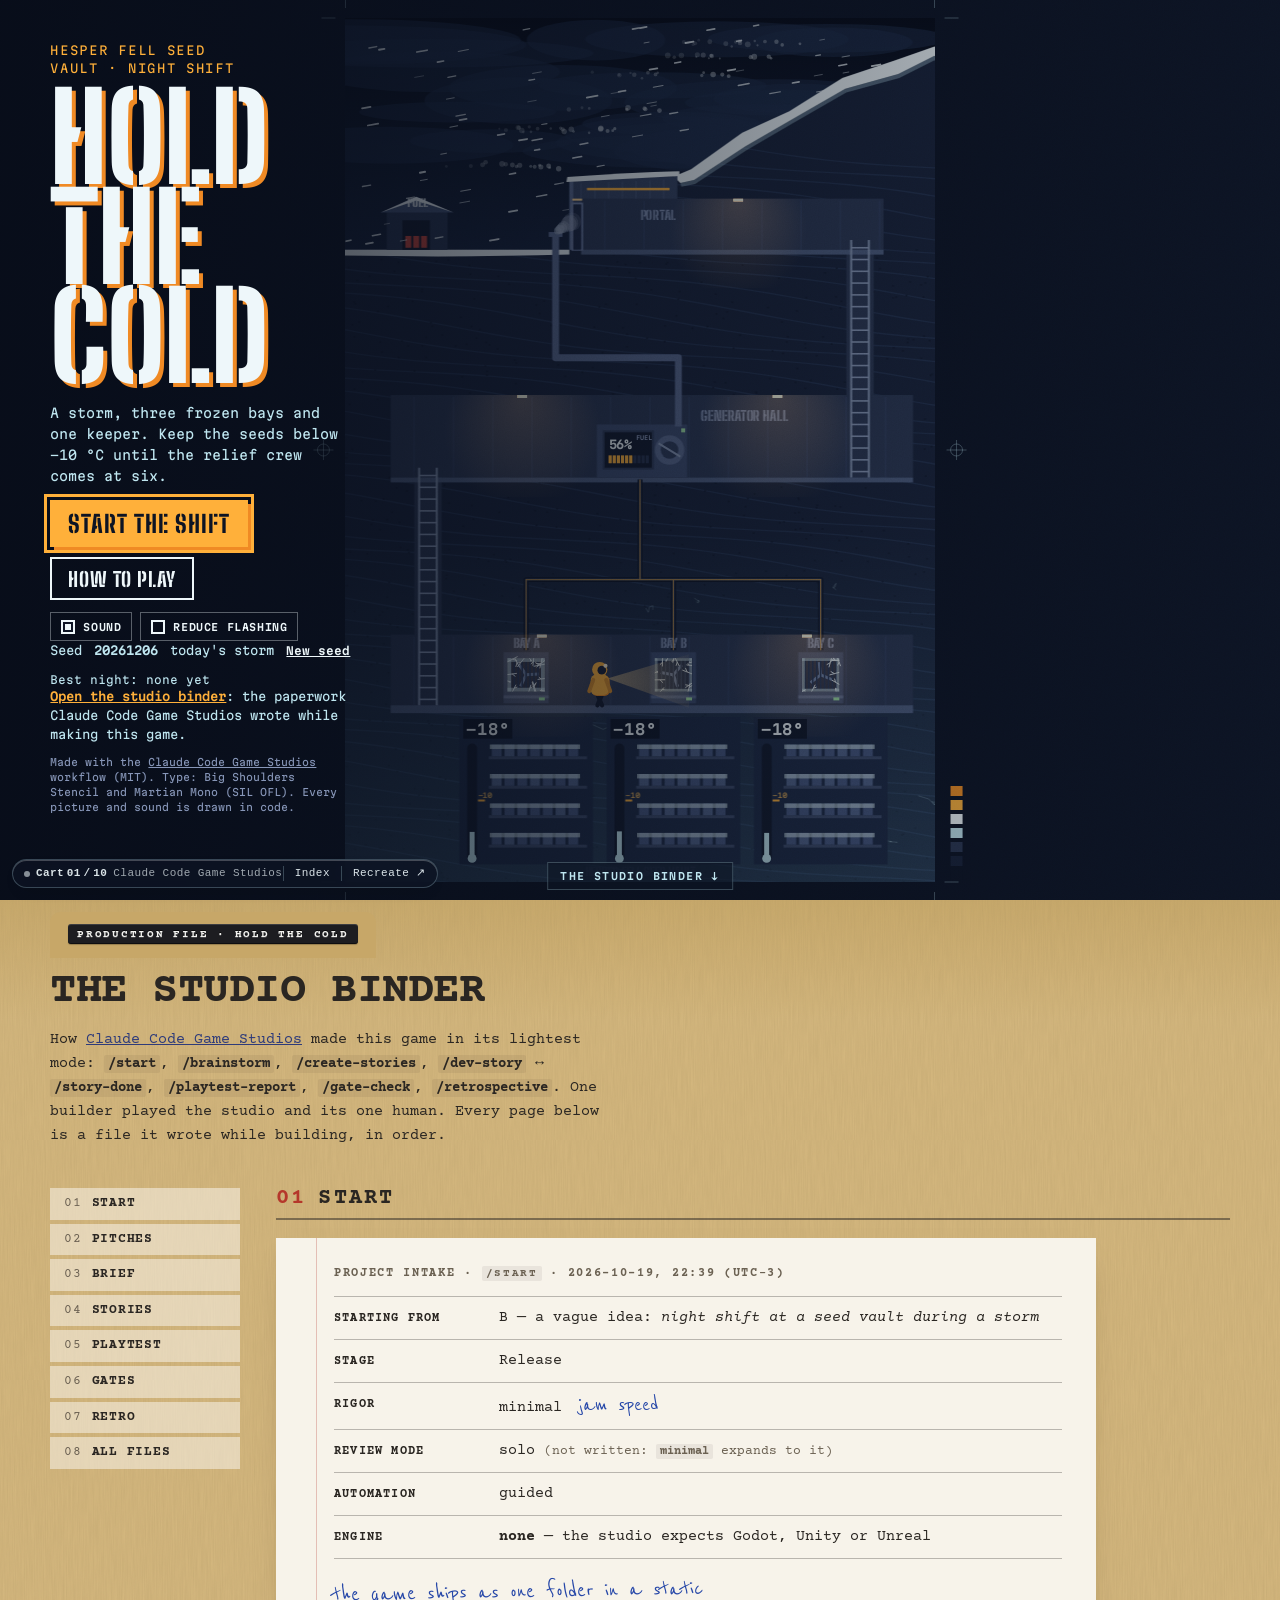
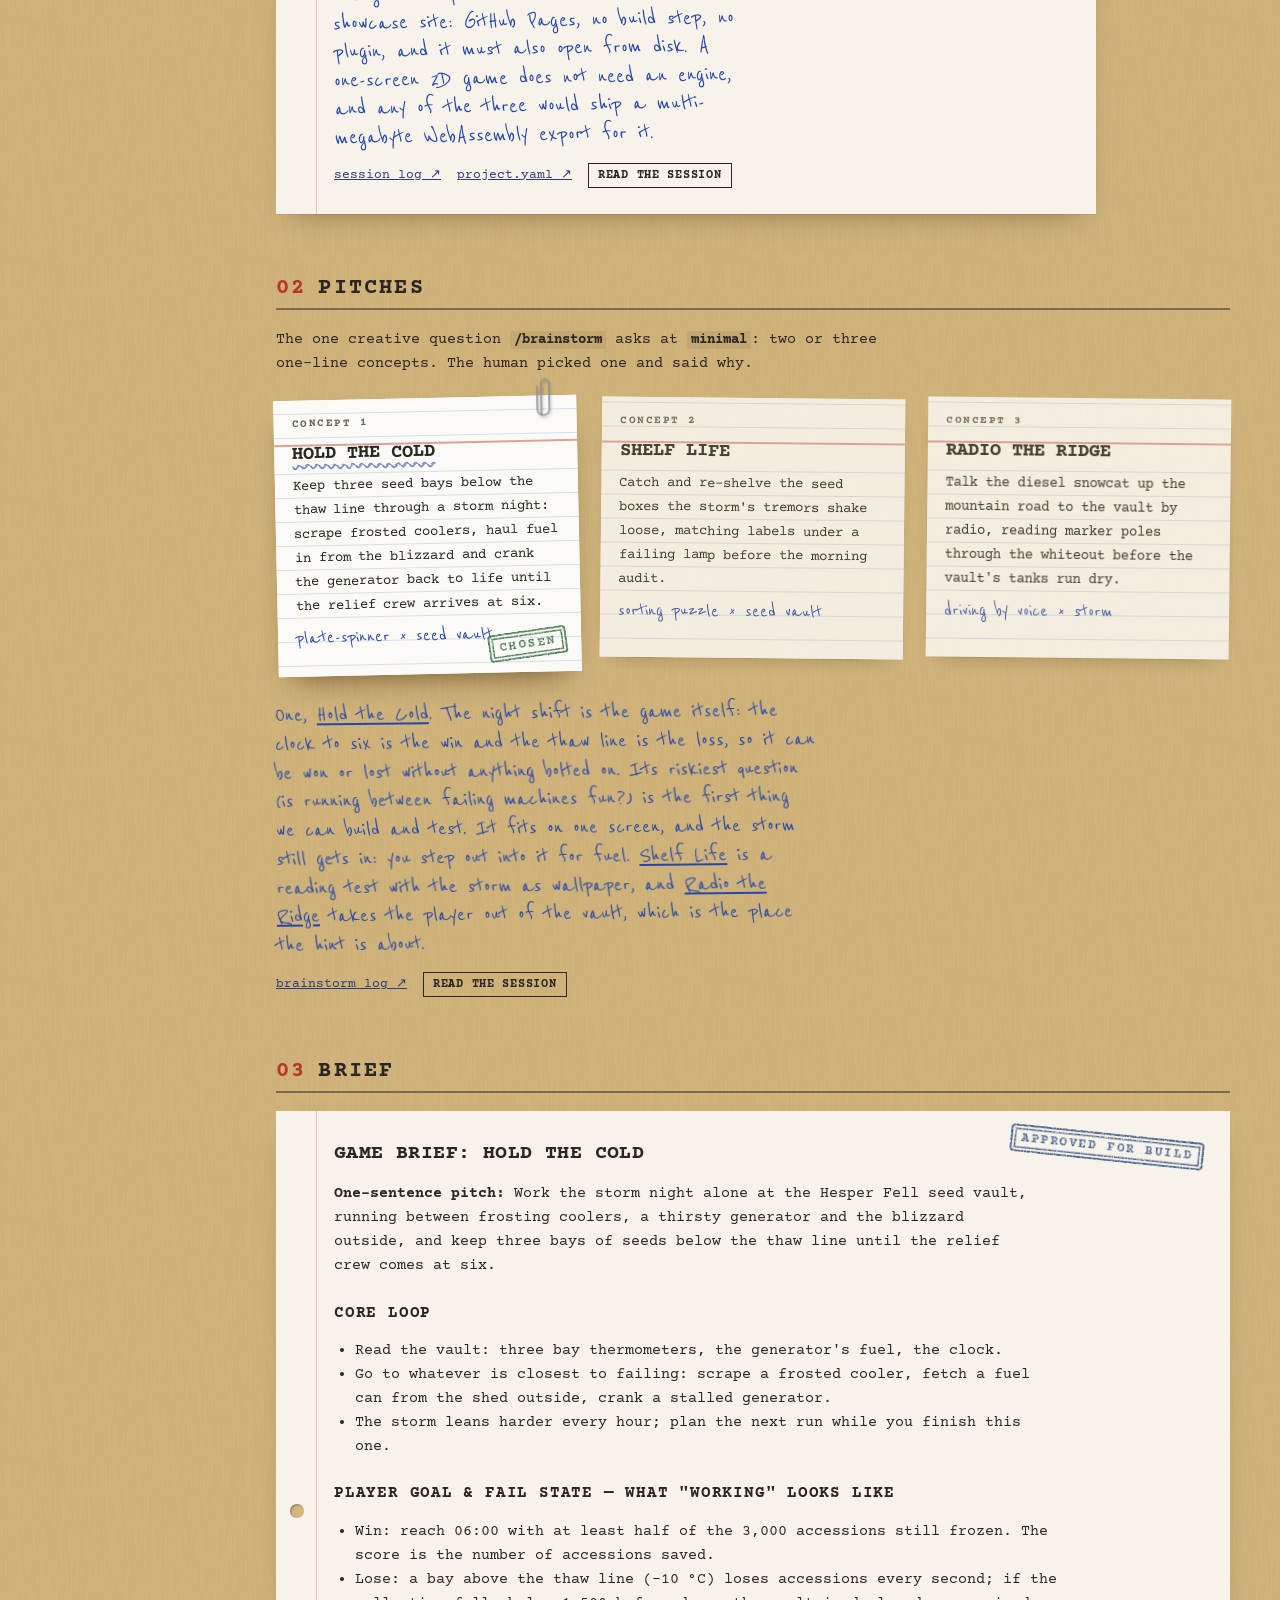
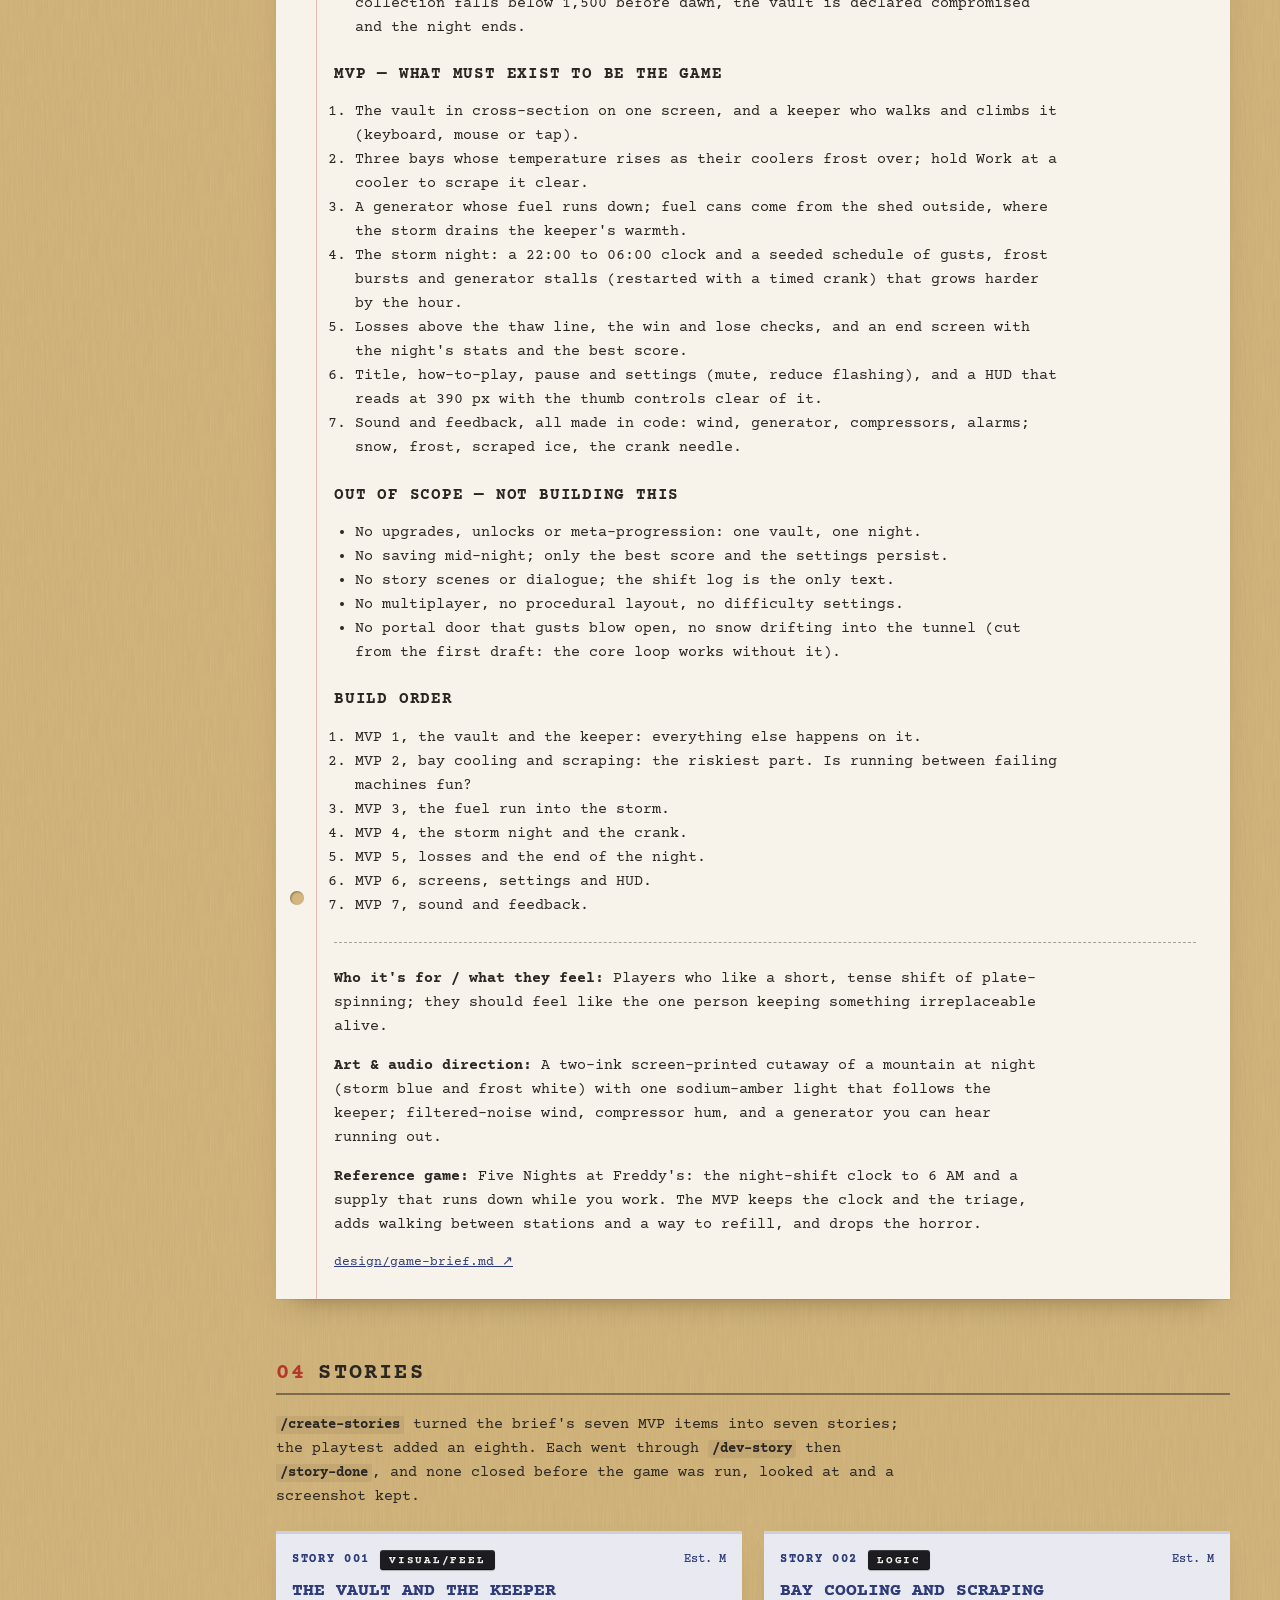
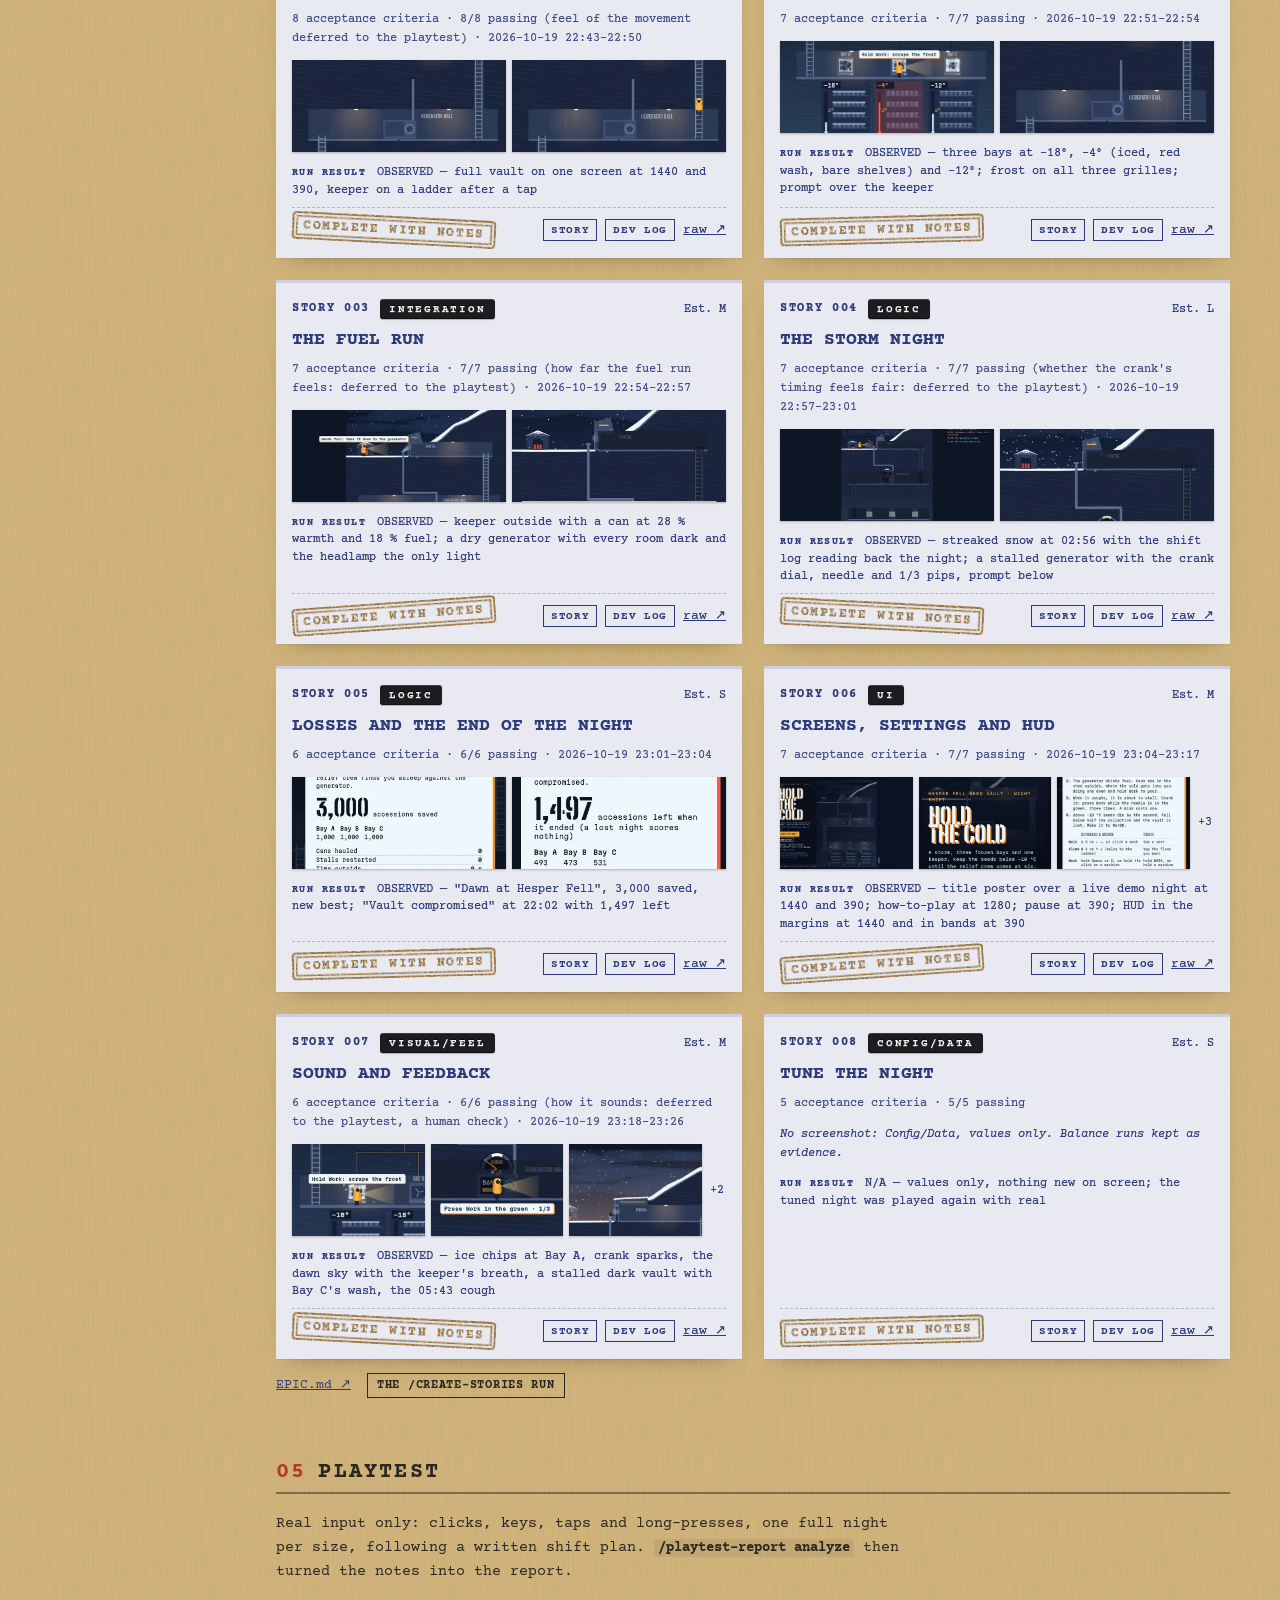
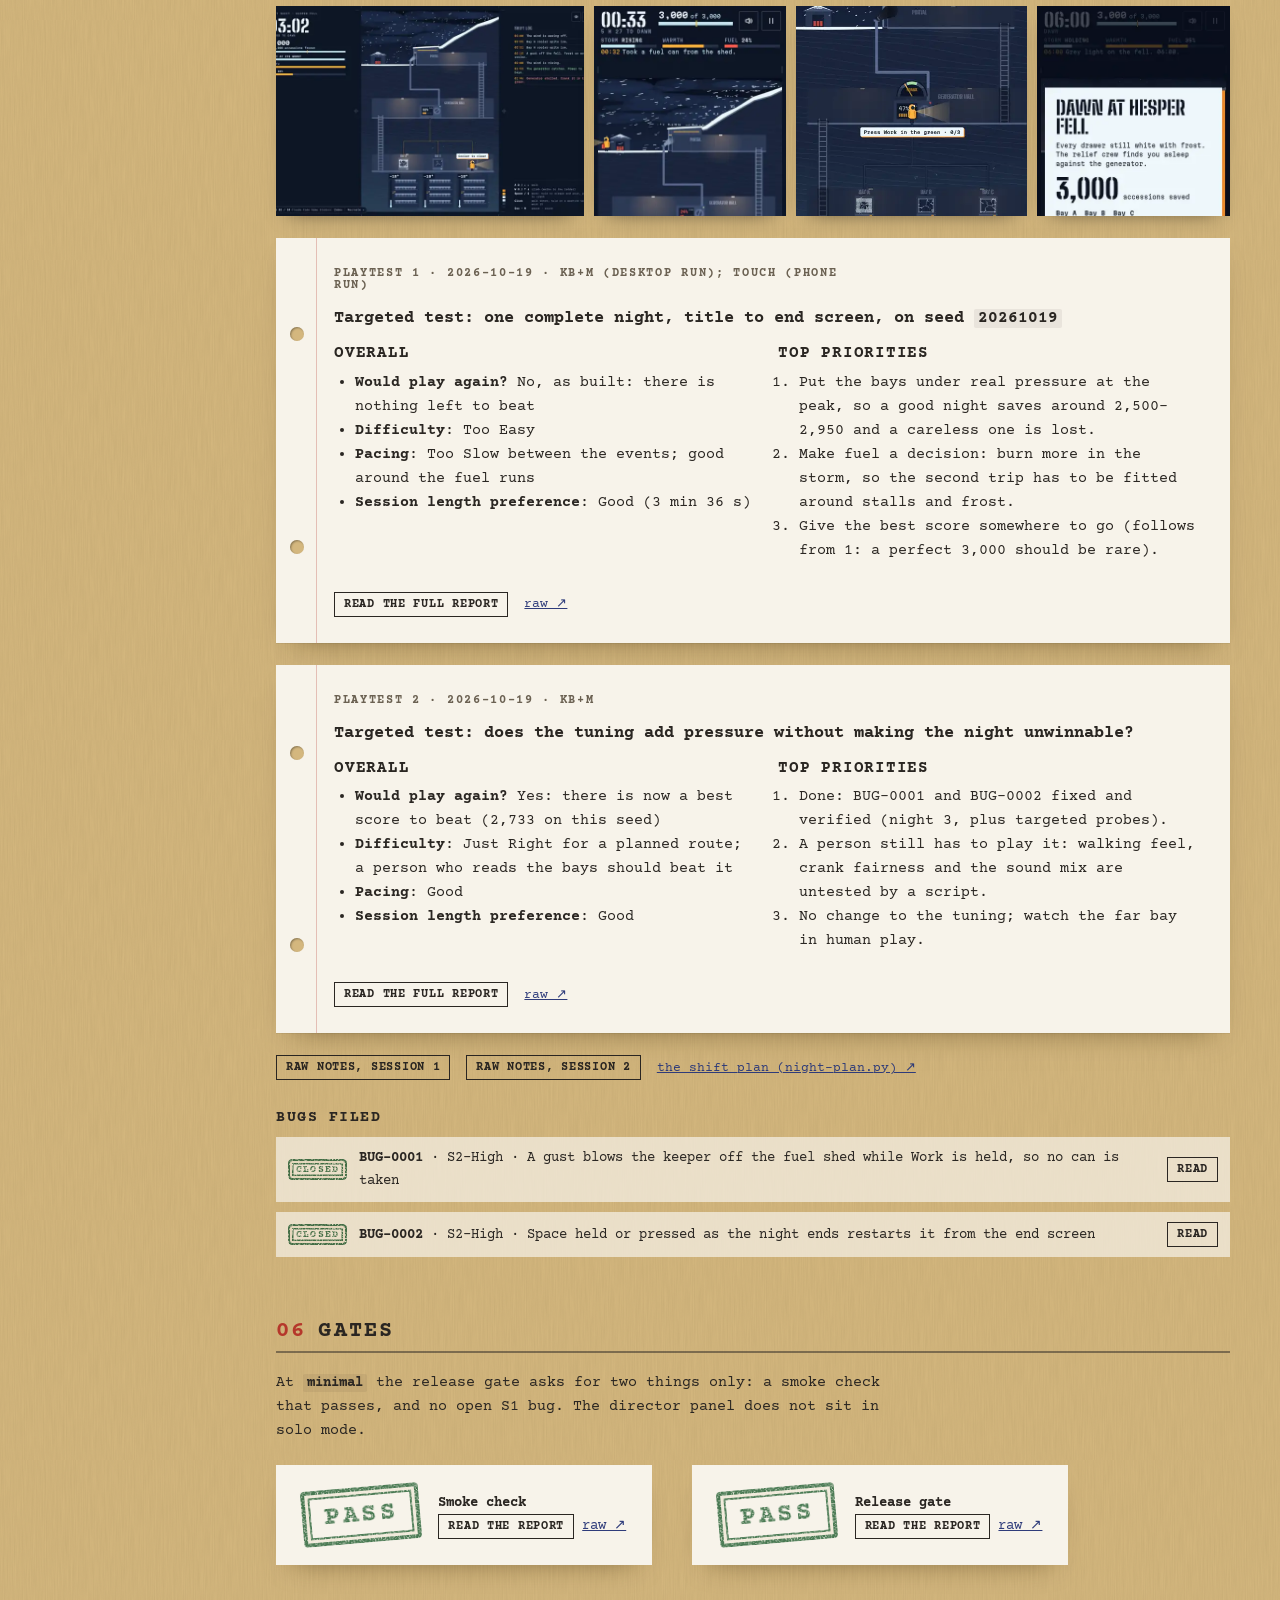
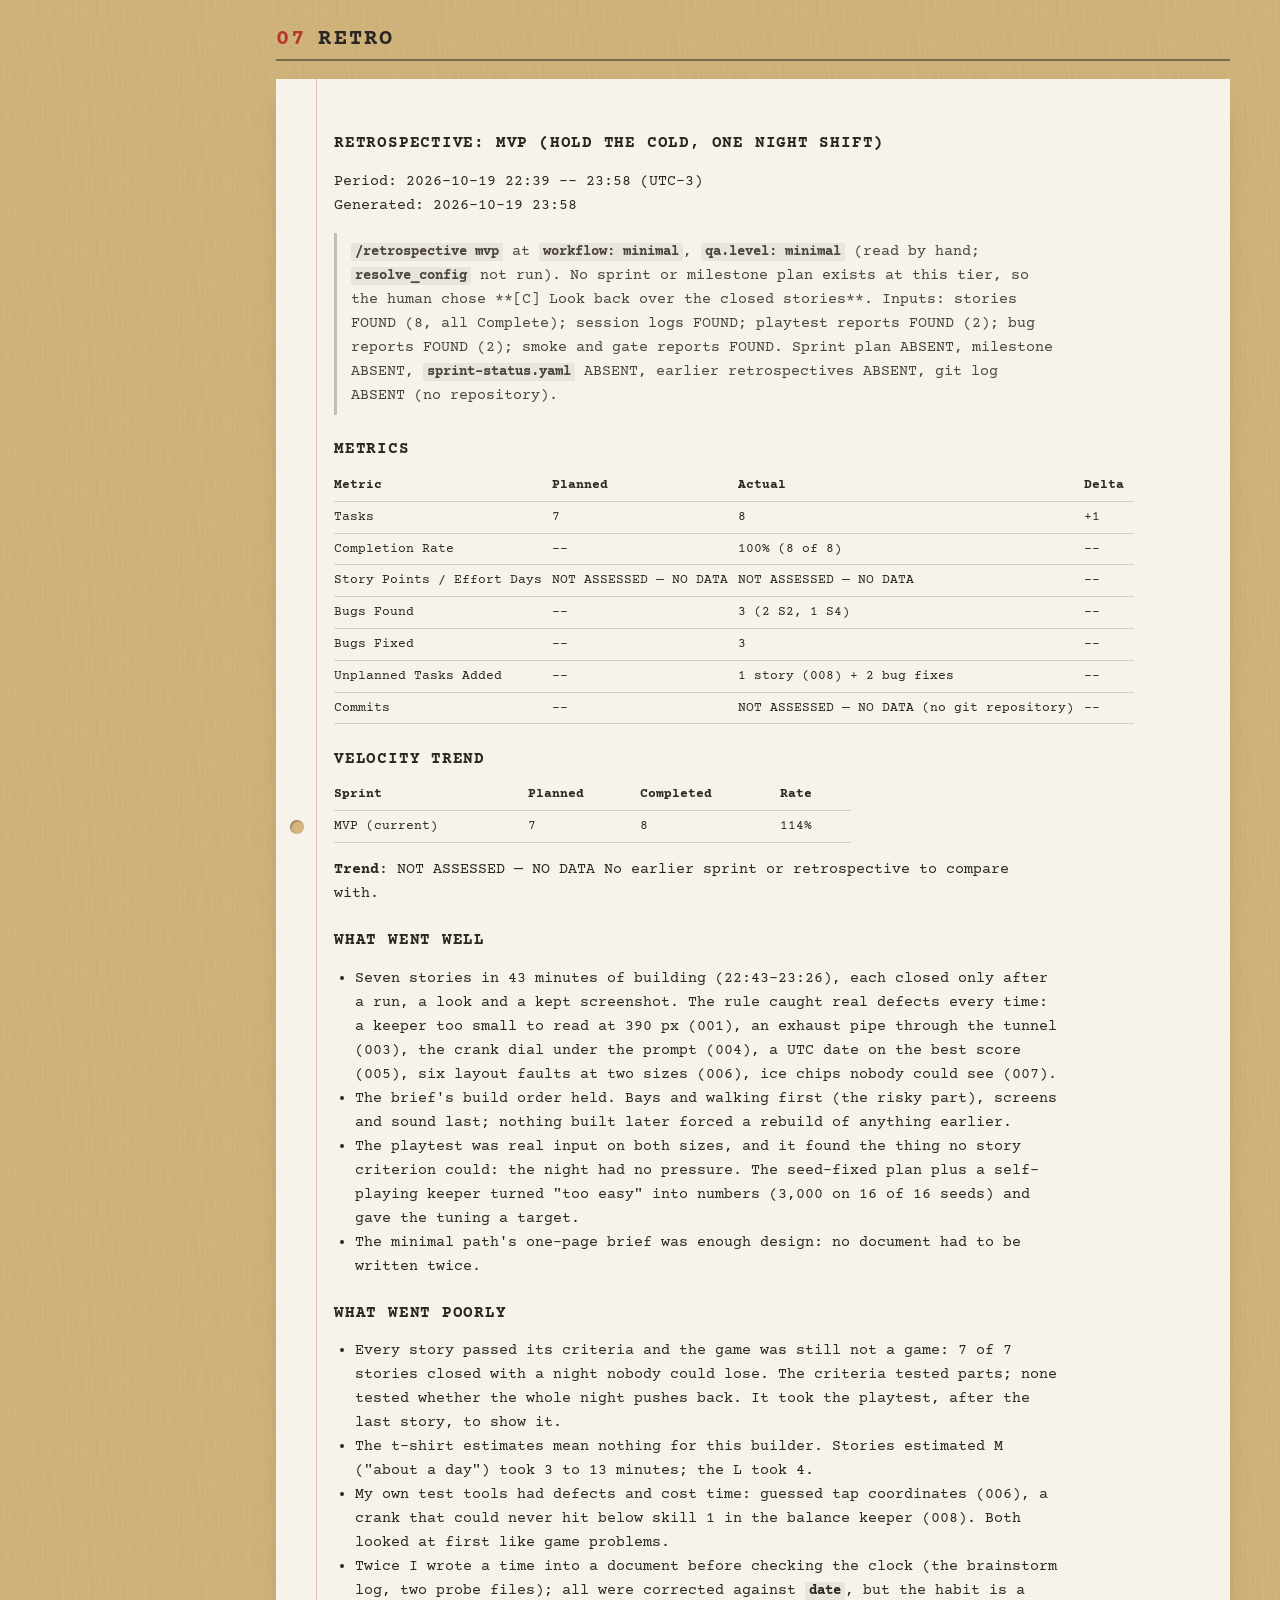
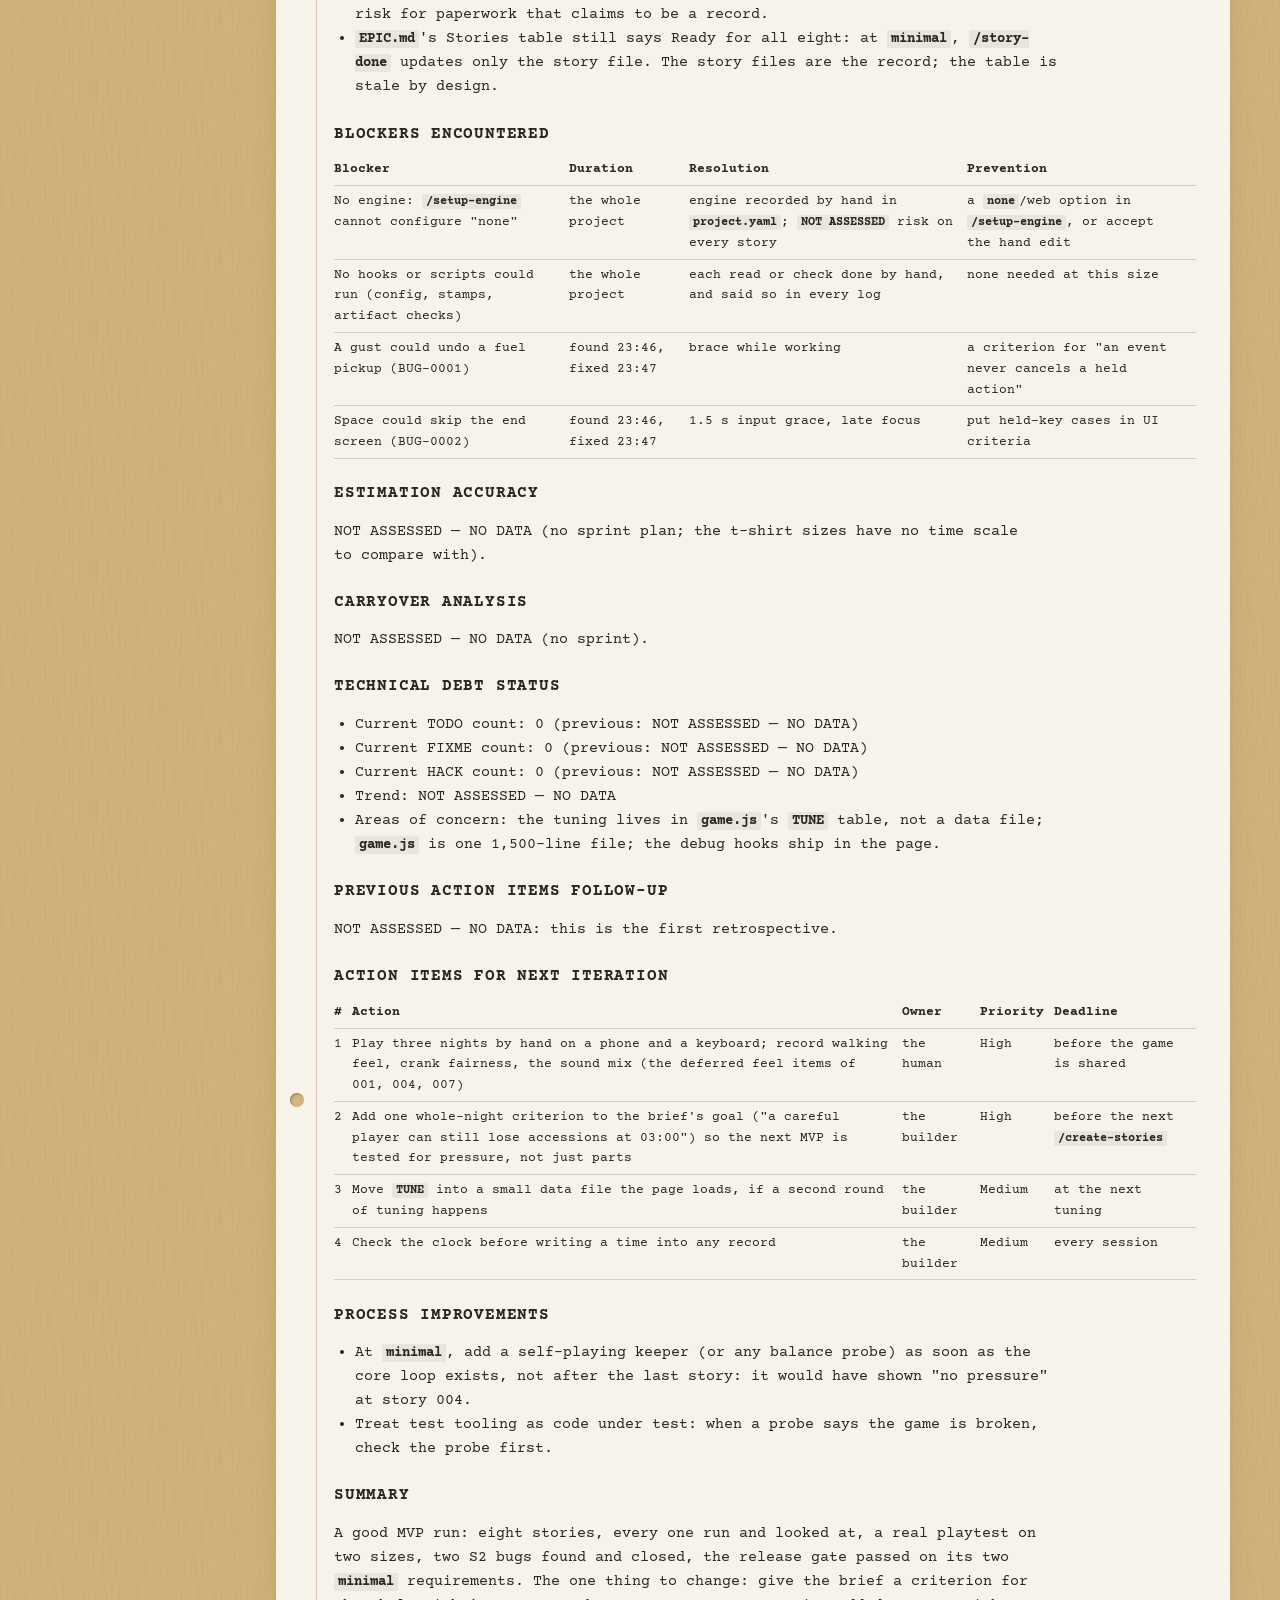
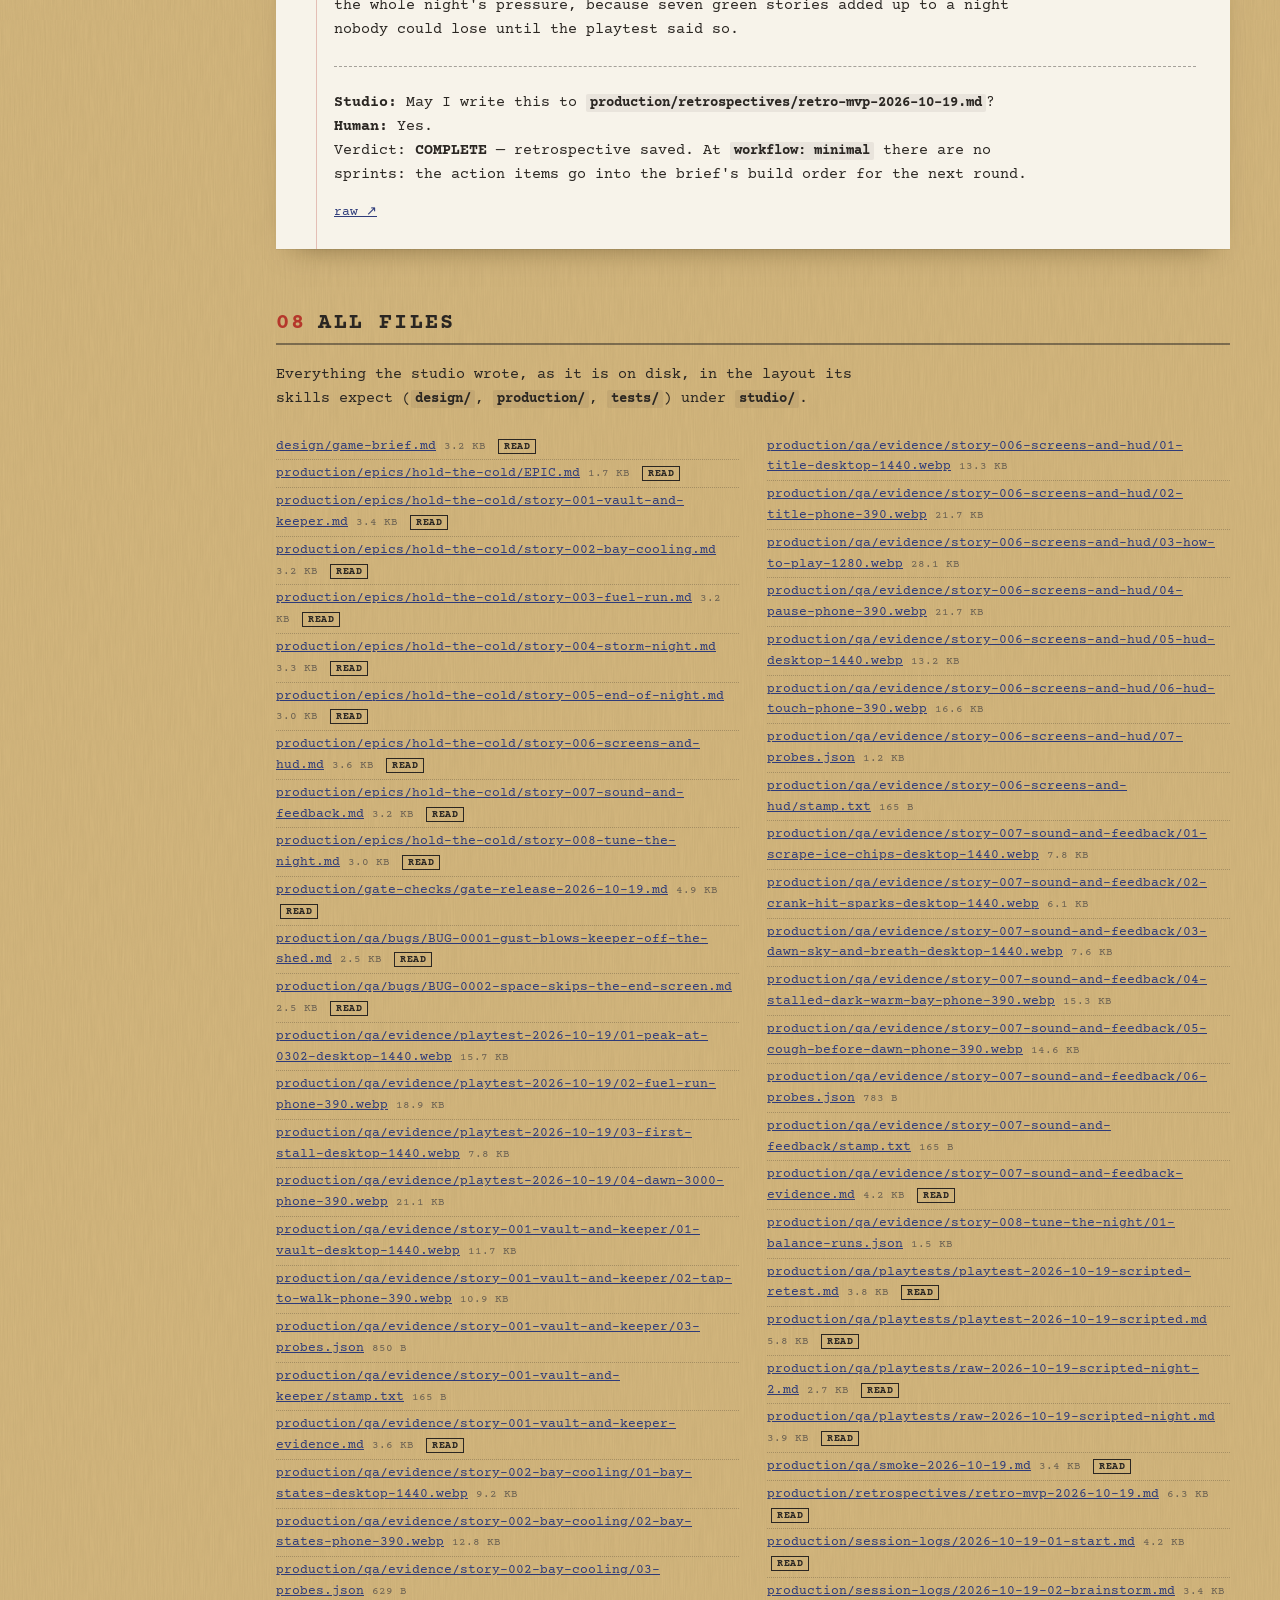
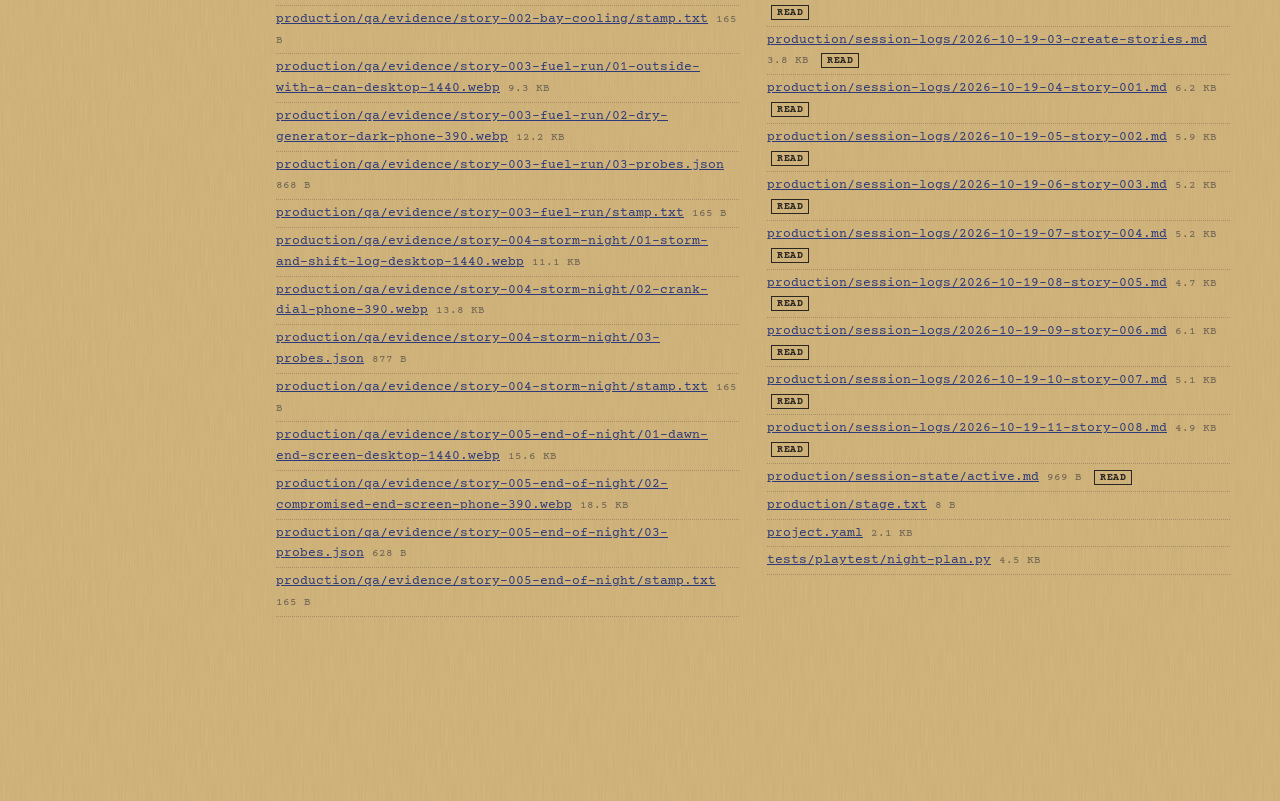
==== commit 0fb3603a: "Point the binder's no-script link at the studio folder on GitHub" ====
--- a/showcases/01-claude-code-game-studios/index.html
+++ b/showcases/01-claude-code-game-studios/index.html
@@ -357,7 +357,7 @@
     <a class="scroll-cue" href="#binder" aria-label="Scroll to the studio binder">The studio binder <span aria-hidden="true">↓</span></a>
   </section>
   <section class="binder" id="binder" aria-labelledby="binder-title">
-    <noscript><p style="padding:24px">The studio binder needs JavaScript to lay out its pages. The documents themselves are plain Markdown in the <a href="studio/">studio</a> folder.</p></noscript>
+    <noscript><p style="padding:24px">The studio binder needs JavaScript to lay out its pages. The documents themselves are plain Markdown in the <a href="https://github.com/lelelilo-studios/gamedev-showcase/tree/main/showcases/01-claude-code-game-studios/studio">studio</a> folder.</p></noscript>
   </section>
 </main>
 <script src="game.js"></script>
